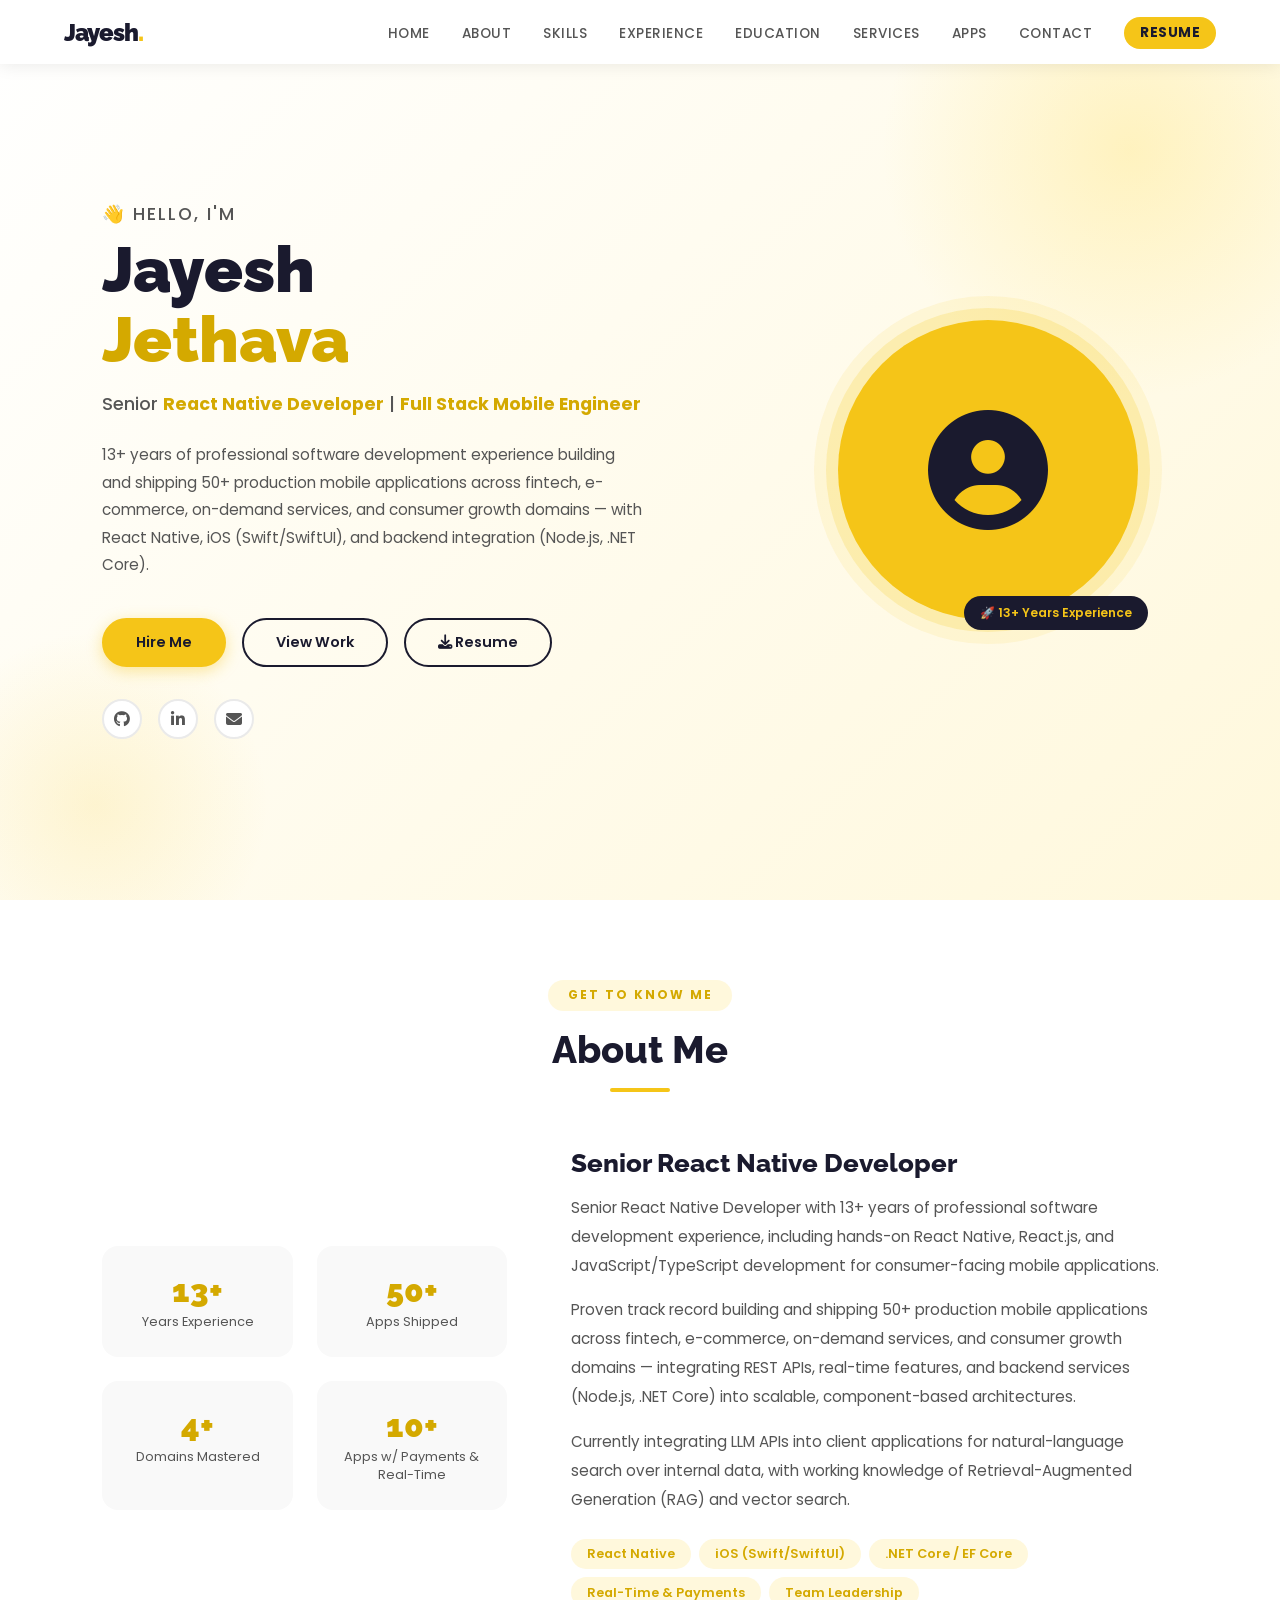
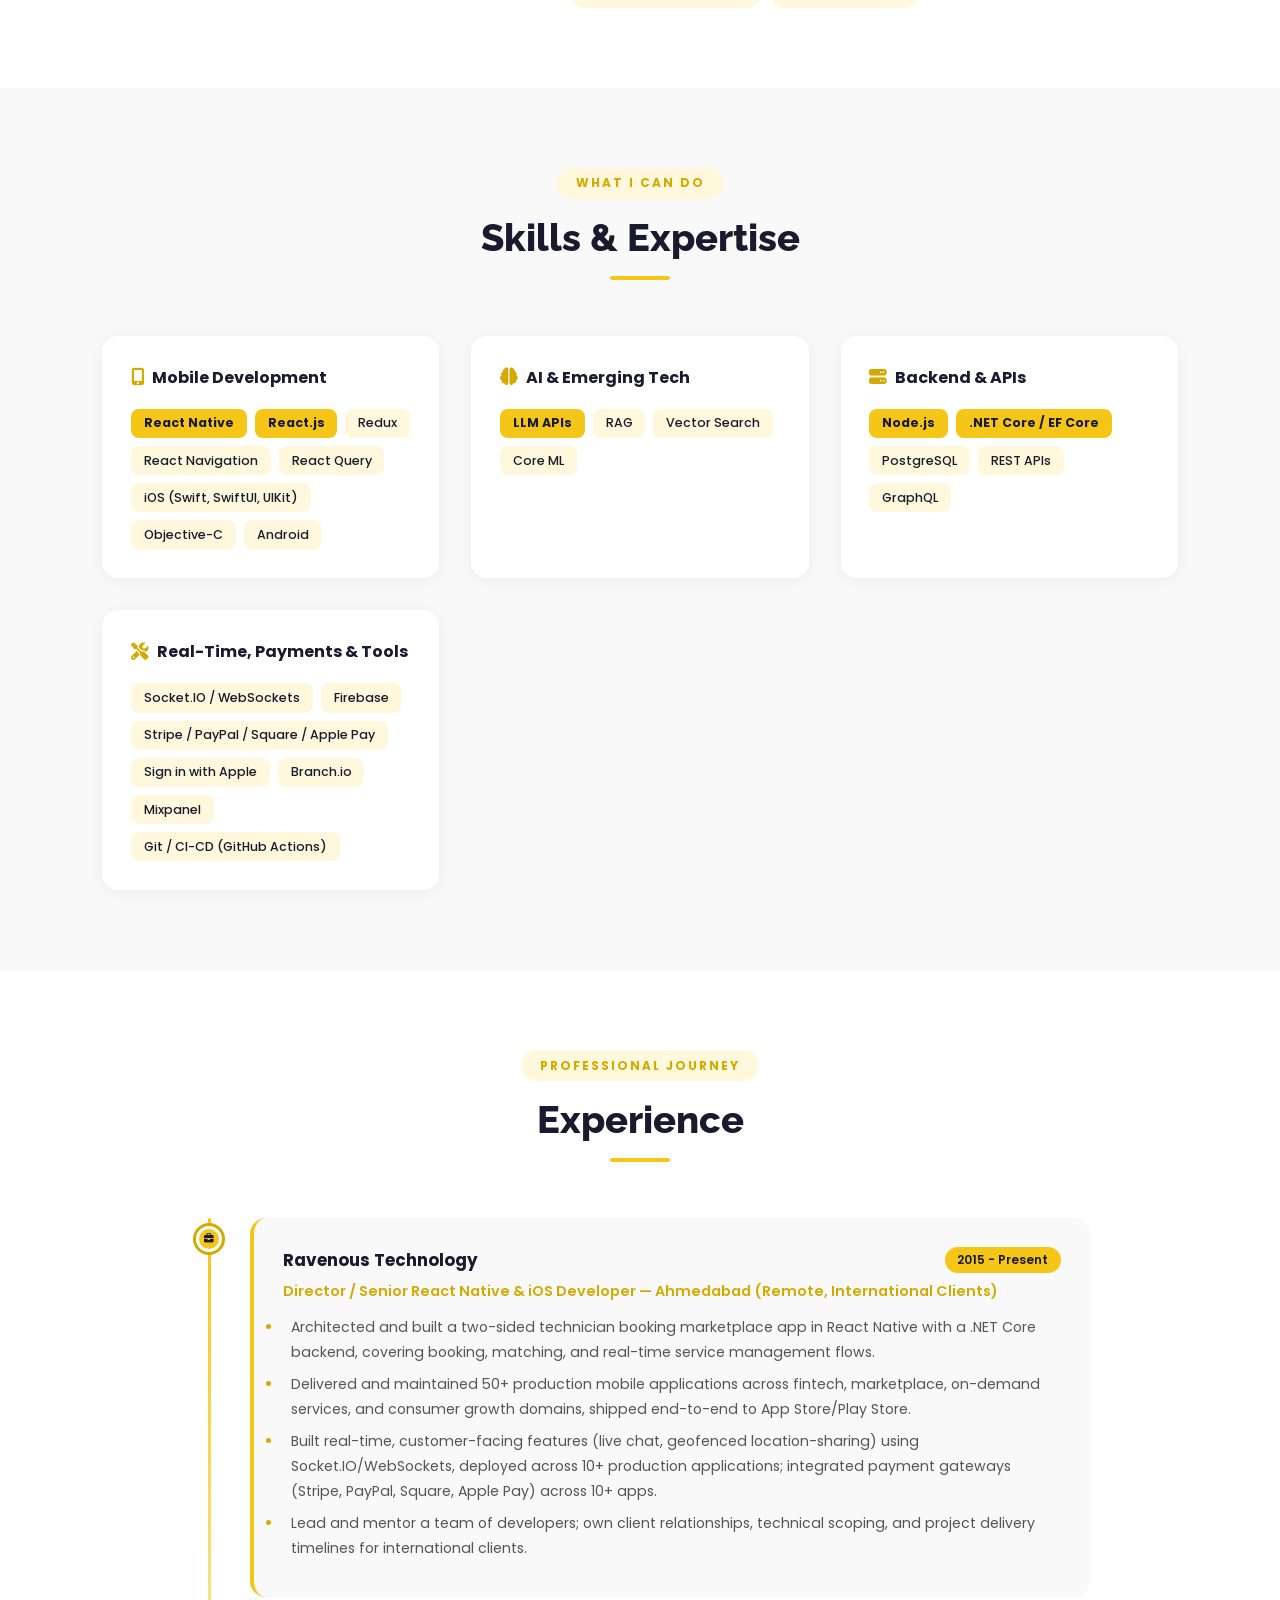
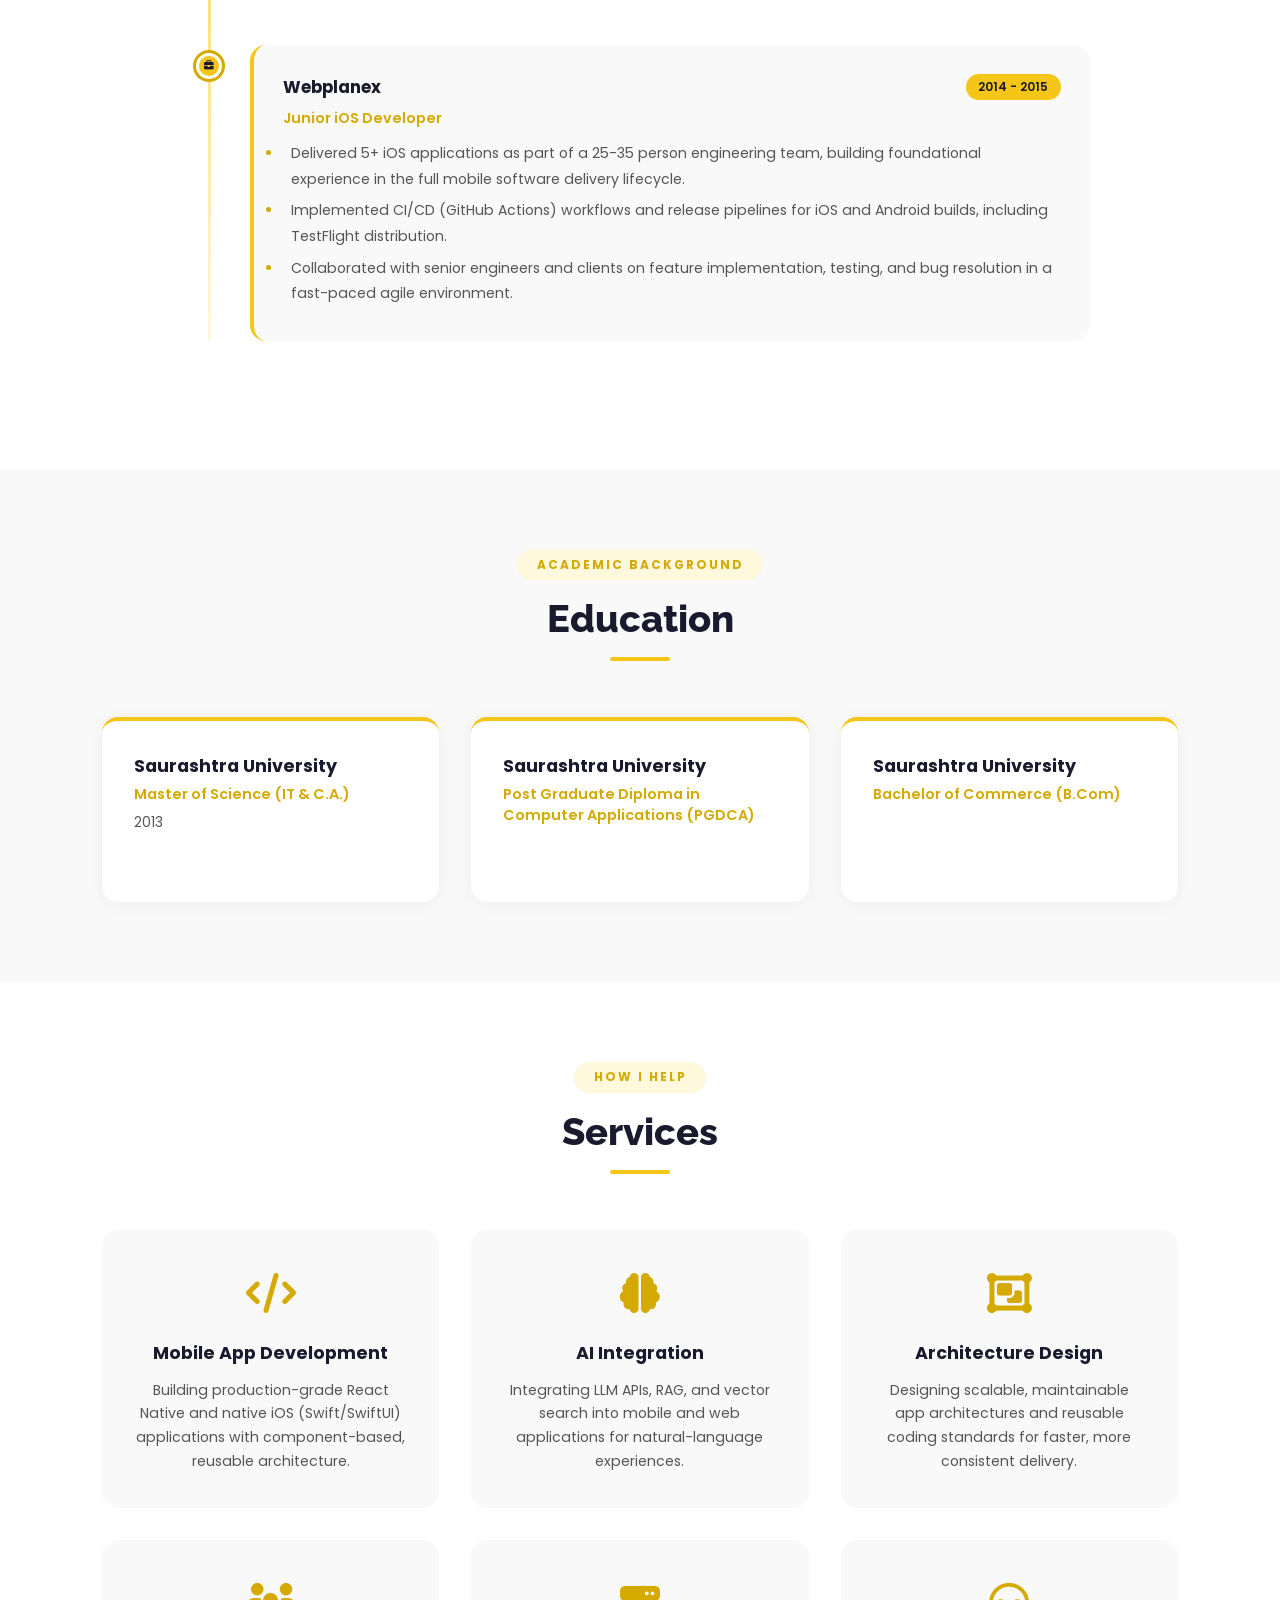
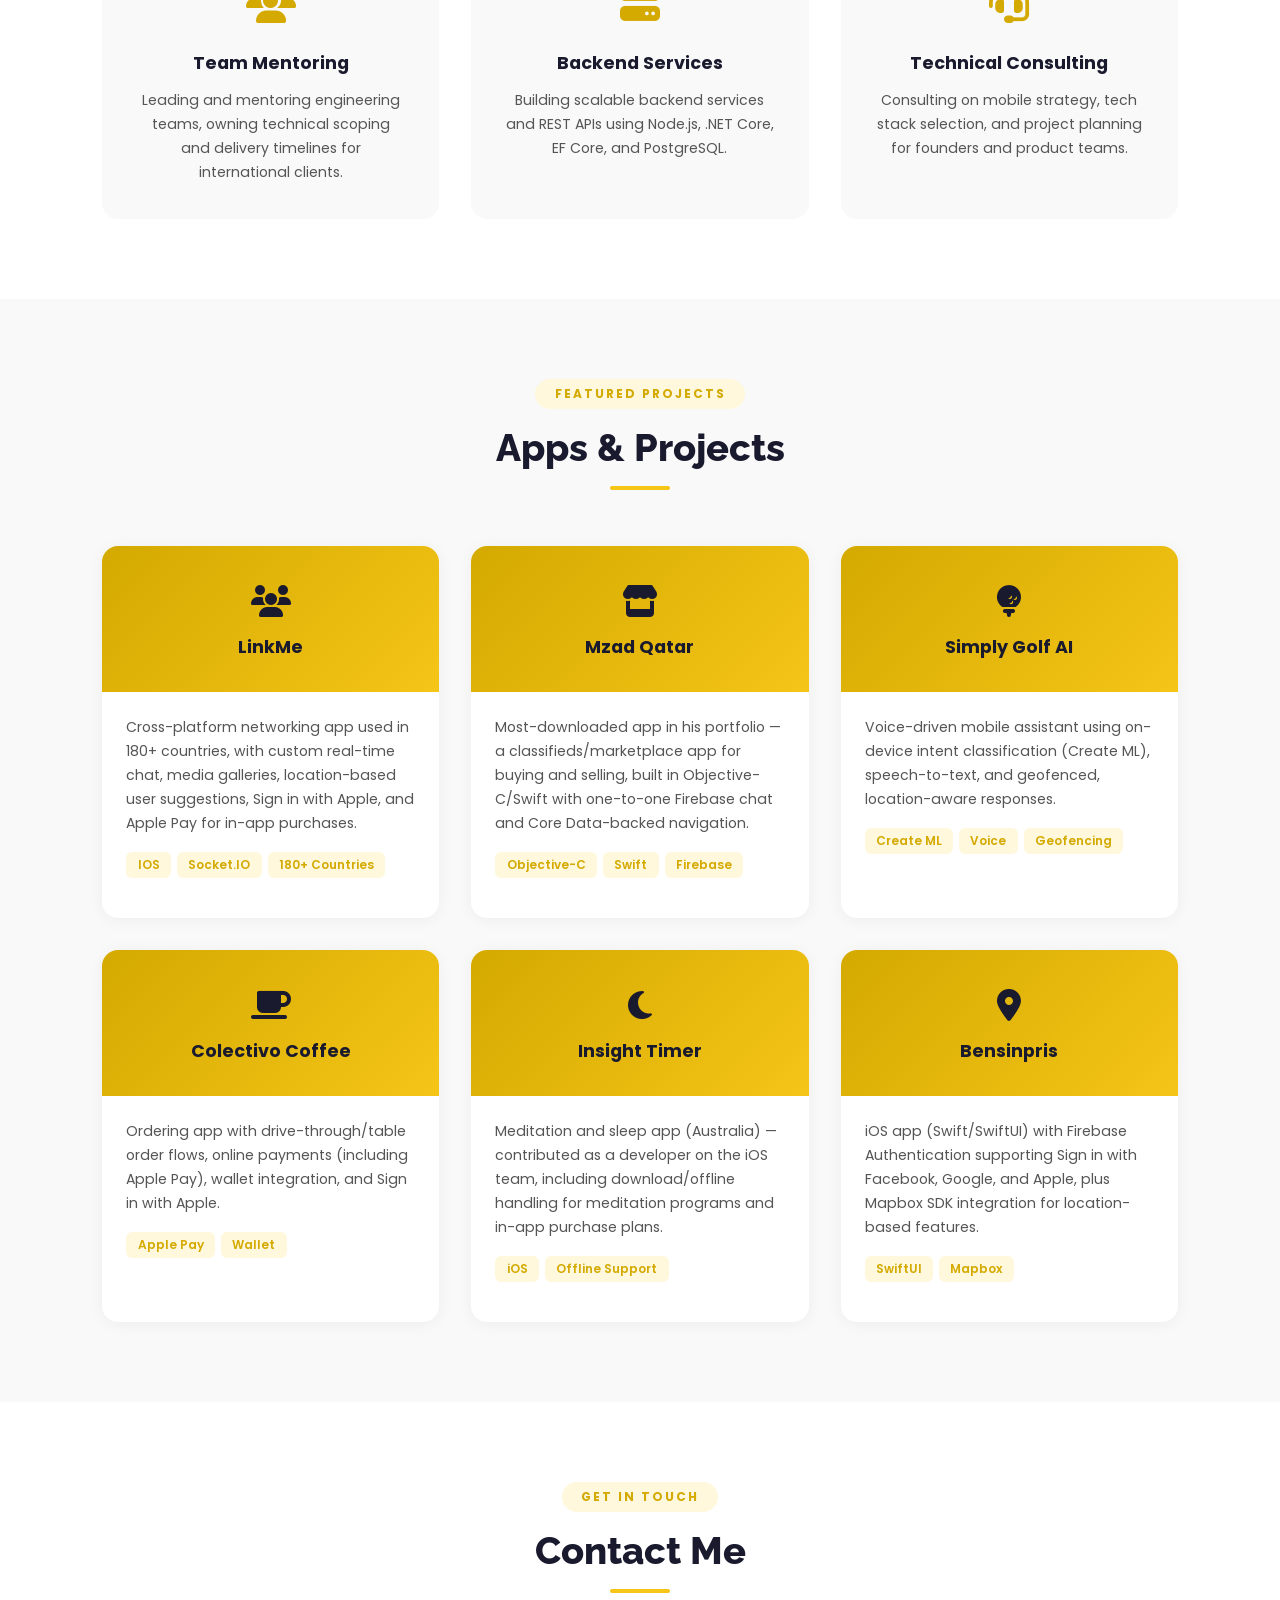
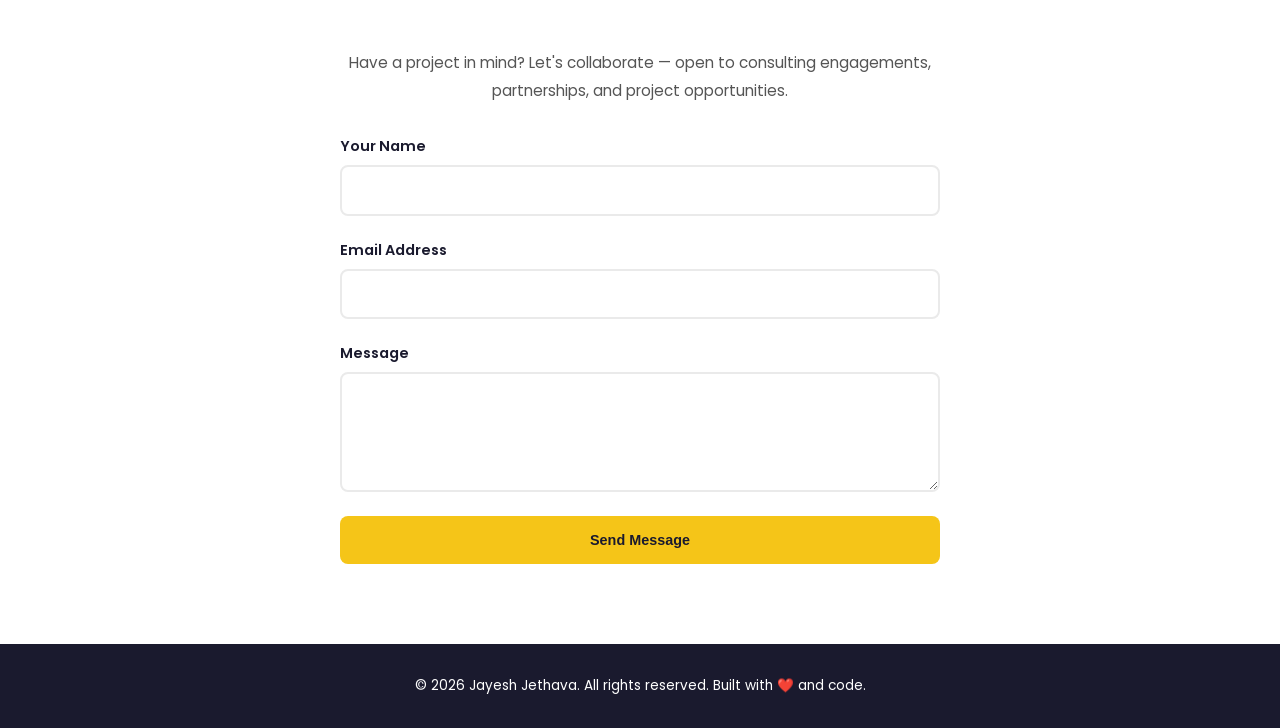
==== index.html @ 1fd2ad43 "Revise title and update professional summary Updated the title and professional description to refle" ====
<!DOCTYPE html>
<html lang="en">
<head>
  <meta charset="UTF-8" />
  <meta name="viewport" content="width=device-width, initial-scale=1.0" />
  <title>Jayesh Jethava | Senior React Native Developer</title>
  <link href="https://fonts.googleapis.com/css2?family=Poppins:wght@300;400;500;600;700;800&family=Raleway:wght@400;600;700;800;900&display=swap" rel="stylesheet" />
  <link href="https://cdnjs.cloudflare.com/ajax/libs/font-awesome/6.5.0/css/all.min.css" rel="stylesheet" />
  <style>
    :root {
      --yellow: #f5c518;
      --yellow-light: #fff8dc;
      --yellow-dark: #d4a900;
      --yellow-accent: #ffde59;
      --bg: #f9f9f9;
      --white: #ffffff;
      --dark: #1a1a2e;
      --gray: #555;
      --light-gray: #eaeaea;
      --card-shadow: 0 4px 24px rgba(245,197,24,0.15);
      --transition: all 0.3s ease;
    }

    * { margin: 0; padding: 0; box-sizing: border-box; }

    html { scroll-behavior: smooth; }

    body {
      font-family: 'Poppins', sans-serif;
      background: var(--bg);
      color: var(--dark);
      overflow-x: hidden;
    }

    /* ===== NAVBAR ===== */
    nav {
      position: fixed;
      top: 0; left: 0; right: 0;
      z-index: 1000;
      background: var(--white);
      box-shadow: 0 2px 16px rgba(0,0,0,0.08);
      padding: 0 5%;
      height: 64px;
      display: flex;
      align-items: center;
      justify-content: space-between;
    }

    .nav-logo {
      font-family: 'Raleway', sans-serif;
      font-weight: 900;
      font-size: 1.5rem;
      color: var(--dark);
      text-decoration: none;
      letter-spacing: -1px;
    }
    .nav-logo span { color: var(--yellow); }

    .nav-links {
      display: flex;
      gap: 2rem;
      list-style: none;
    }
    .nav-links a {
      text-decoration: none;
      color: var(--gray);
      font-size: 0.85rem;
      font-weight: 500;
      letter-spacing: 0.5px;
      text-transform: uppercase;
      transition: var(--transition);
      position: relative;
    }
    .nav-links a::after {
      content: '';
      position: absolute;
      bottom: -4px; left: 0;
      width: 0; height: 2px;
      background: var(--yellow);
      transition: var(--transition);
    }
    .nav-links a:hover { color: var(--dark); }
    .nav-links a:hover::after { width: 100%; }

    .hamburger {
      display: none;
      flex-direction: column;
      gap: 5px;
      cursor: pointer;
    }
    .hamburger span {
      width: 25px; height: 2px;
      background: var(--dark);
      border-radius: 2px;
      transition: var(--transition);
    }

    /* ===== HERO ===== */
    #home {
      min-height: 100vh;
      display: flex;
      align-items: center;
      padding: 80px 8% 40px;
      background: linear-gradient(135deg, var(--white) 0%, var(--yellow-light) 100%);
      position: relative;
      overflow: hidden;
    }
    #home::before {
      content: '';
      position: absolute;
      top: -100px; right: -100px;
      width: 500px; height: 500px;
      background: radial-gradient(circle, var(--yellow-accent) 0%, transparent 70%);
      opacity: 0.3;
    }
    #home::after {
      content: '';
      position: absolute;
      bottom: -80px; left: -80px;
      width: 350px; height: 350px;
      background: radial-gradient(circle, var(--yellow) 0%, transparent 70%);
      opacity: 0.15;
    }

    .hero-content {
      flex: 1;
      z-index: 1;
      animation: fadeInLeft 0.8s ease;
    }
    .hero-greeting {
      font-size: 1.1rem;
      font-weight: 500;
      color: var(--gray);
      letter-spacing: 2px;
      text-transform: uppercase;
      margin-bottom: 0.5rem;
    }
    .hero-name {
      font-family: 'Raleway', sans-serif;
      font-size: clamp(2.5rem, 5vw, 4rem);
      font-weight: 900;
      line-height: 1.1;
      color: var(--dark);
      margin-bottom: 1rem;
    }
    .hero-name span {
      color: var(--yellow-dark);
      position: relative;
    }
    .hero-title {
      font-size: 1.1rem;
      font-weight: 500;
      color: var(--gray);
      margin-bottom: 1.5rem;
    }
    .hero-title strong { color: var(--yellow-dark); }

    .hero-desc {
      font-size: 0.95rem;
      line-height: 1.8;
      color: var(--gray);
      max-width: 540px;
      margin-bottom: 2.5rem;
    }

    .hero-btns {
      display: flex;
      gap: 1rem;
      flex-wrap: wrap;
    }
    .btn-primary {
      background: var(--yellow);
      color: var(--dark);
      padding: 0.75rem 2rem;
      border-radius: 50px;
      font-weight: 600;
      font-size: 0.9rem;
      text-decoration: none;
      transition: var(--transition);
      box-shadow: 0 4px 15px rgba(245,197,24,0.4);
      border: 2px solid var(--yellow);
      cursor: pointer;
    }
    .btn-primary:hover {
      background: var(--yellow-dark);
      border-color: var(--yellow-dark);
      transform: translateY(-2px);
      box-shadow: 0 6px 20px rgba(245,197,24,0.5);
    }
    .btn-outline {
      background: transparent;
      color: var(--dark);
      padding: 0.75rem 2rem;
      border-radius: 50px;
      font-weight: 600;
      font-size: 0.9rem;
      text-decoration: none;
      transition: var(--transition);
      border: 2px solid var(--dark);
    }
    .btn-outline:hover {
      background: var(--dark);
      color: var(--white);
      transform: translateY(-2px);
    }

    .hero-image {
      flex: 0 0 380px;
      display: flex;
      justify-content: center;
      align-items: center;
      z-index: 1;
      animation: fadeInRight 0.8s ease;
    }
    .hero-img-wrapper {
      width: 300px; height: 300px;
      border-radius: 50%;
      background: var(--yellow);
      display: flex;
      align-items: center;
      justify-content: center;
      box-shadow: 0 0 0 12px rgba(245,197,24,0.2), 0 0 0 24px rgba(245,197,24,0.1);
      overflow: hidden;
      position: relative;
      font-size: 120px;
      color: var(--dark);
    }
    .hero-img-wrapper img {
      width: 100%; height: 100%;
      object-fit: cover;
      object-position: center 15%;
    }
    .hero-badge {
      position: absolute;
      bottom: -10px; right: -10px;
      background: var(--dark);
      color: var(--yellow);
      padding: 0.5rem 1rem;
      border-radius: 50px;
      font-size: 0.75rem;
      font-weight: 600;
      white-space: nowrap;
    }

    .social-links {
      display: flex;
      gap: 1rem;
      margin-top: 2rem;
    }
    .social-links a {
      width: 40px; height: 40px;
      border-radius: 50%;
      background: var(--white);
      border: 2px solid var(--light-gray);
      display: flex;
      align-items: center;
      justify-content: center;
      color: var(--gray);
      font-size: 1rem;
      text-decoration: none;
      transition: var(--transition);
    }
    .social-links a:hover {
      background: var(--yellow);
      border-color: var(--yellow);
      color: var(--dark);
      transform: translateY(-3px);
    }

    /* ===== SECTION COMMONS ===== */
    section { padding: 80px 8%; }
    .section-header {
      text-align: center;
      margin-bottom: 3.5rem;
    }
    .section-tag {
      display: inline-block;
      background: var(--yellow-light);
      color: var(--yellow-dark);
      font-size: 0.75rem;
      font-weight: 700;
      letter-spacing: 2px;
      text-transform: uppercase;
      padding: 0.4rem 1.2rem;
      border-radius: 50px;
      margin-bottom: 1rem;
    }
    .section-title {
      font-family: 'Raleway', sans-serif;
      font-size: clamp(1.8rem, 3vw, 2.5rem);
      font-weight: 800;
      color: var(--dark);
      margin-bottom: 1rem;
    }
    .section-line {
      width: 60px; height: 4px;
      background: var(--yellow);
      border-radius: 2px;
      margin: 0 auto;
    }

    /* ===== ABOUT ===== */
    #about { background: var(--white); }
    .about-grid {
      display: grid;
      grid-template-columns: 1fr 1.5fr;
      gap: 4rem;
      align-items: center;
    }
    .about-stats {
      display: grid;
      grid-template-columns: 1fr 1fr;
      gap: 1.5rem;
    }
    .stat-card {
      background: var(--bg);
      border-radius: 16px;
      padding: 1.5rem;
      text-align: center;
      border: 2px solid transparent;
      transition: var(--transition);
    }
    .stat-card:hover {
      border-color: var(--yellow);
      transform: translateY(-4px);
      box-shadow: var(--card-shadow);
    }
    .stat-number {
      font-family: 'Raleway', sans-serif;
      font-size: 2rem;
      font-weight: 900;
      color: var(--yellow-dark);
    }
    .stat-label {
      font-size: 0.8rem;
      color: var(--gray);
      margin-top: 0.25rem;
    }
    .about-text h3 {
      font-family: 'Raleway', sans-serif;
      font-size: 1.6rem;
      font-weight: 800;
      margin-bottom: 1rem;
      color: var(--dark);
    }
    .about-text p {
      font-size: 0.95rem;
      line-height: 1.9;
      color: var(--gray);
      margin-bottom: 1rem;
    }
    .about-chips {
      display: flex;
      flex-wrap: wrap;
      gap: 0.5rem;
      margin-top: 1.5rem;
    }
    .chip {
      background: var(--yellow-light);
      color: var(--yellow-dark);
      padding: 0.4rem 1rem;
      border-radius: 50px;
      font-size: 0.8rem;
      font-weight: 600;
    }

    /* ===== SKILLS ===== */
    #skills { background: var(--bg); }
    .skills-grid {
      display: grid;
      grid-template-columns: repeat(auto-fit, minmax(280px, 1fr));
      gap: 2rem;
    }
    .skill-category {
      background: var(--white);
      border-radius: 16px;
      padding: 1.8rem;
      box-shadow: 0 2px 16px rgba(0,0,0,0.05);
      transition: var(--transition);
    }
    .skill-category:hover {
      transform: translateY(-4px);
      box-shadow: var(--card-shadow);
    }
    .skill-cat-title {
      font-weight: 700;
      font-size: 1rem;
      color: var(--dark);
      margin-bottom: 1.2rem;
      display: flex;
      align-items: center;
      gap: 0.5rem;
    }
    .skill-cat-title i {
      color: var(--yellow-dark);
      font-size: 1.1rem;
    }
    .skill-tags {
      display: flex;
      flex-wrap: wrap;
      gap: 0.5rem;
    }
    .skill-tag {
      background: var(--yellow-light);
      color: var(--dark);
      padding: 0.35rem 0.8rem;
      border-radius: 8px;
      font-size: 0.78rem;
      font-weight: 500;
      transition: var(--transition);
    }
    .skill-tag:hover {
      background: var(--yellow);
    }
    .skill-tag.primary {
      background: var(--yellow);
      font-weight: 700;
    }

    /* ===== EXPERIENCE ===== */
    #experience { background: var(--white); }
    .timeline {
      position: relative;
      max-width: 900px;
      margin: 0 auto;
    }
    .timeline::before {
      content: '';
      position: absolute;
      left: 18px; top: 0; bottom: 0;
      width: 3px;
      background: linear-gradient(to bottom, var(--yellow), var(--yellow-light));
      border-radius: 2px;
    }
    .timeline-item {
      position: relative;
      padding-left: 60px;
      margin-bottom: 3rem;
      animation: fadeInUp 0.6s ease;
    }
    .timeline-dot {
      position: absolute;
      left: 6px; top: 8px;
      width: 26px; height: 26px;
      border-radius: 50%;
      background: var(--yellow);
      border: 3px solid var(--white);
      box-shadow: 0 0 0 3px var(--yellow-dark);
      z-index: 1;
      display: flex;
      align-items: center;
      justify-content: center;
    }
    .timeline-dot i { font-size: 0.6rem; color: var(--dark); }
    .timeline-card {
      background: var(--bg);
      border-radius: 16px;
      padding: 1.8rem;
      border-left: 4px solid var(--yellow);
      transition: var(--transition);
    }
    .timeline-card:hover {
      transform: translateX(4px);
      box-shadow: var(--card-shadow);
    }
    .timeline-header {
      display: flex;
      justify-content: space-between;
      align-items: flex-start;
      flex-wrap: wrap;
      gap: 0.5rem;
      margin-bottom: 0.5rem;
    }
    .timeline-company {
      font-weight: 700;
      font-size: 1.05rem;
      color: var(--dark);
    }
    .timeline-period {
      background: var(--yellow);
      color: var(--dark);
      padding: 0.25rem 0.8rem;
      border-radius: 50px;
      font-size: 0.75rem;
      font-weight: 600;
      white-space: nowrap;
    }
    .timeline-role {
      color: var(--yellow-dark);
      font-weight: 600;
      font-size: 0.9rem;
      margin-bottom: 0.8rem;
    }
    .timeline-desc {
      font-size: 0.88rem;
      line-height: 1.8;
      color: var(--gray);
    }
    .timeline-desc li {
      margin-bottom: 0.4rem;
      padding-left: 0.5rem;
    }
    .timeline-desc li::marker { color: var(--yellow-dark); }

    /* ===== EDUCATION ===== */
    #education { background: var(--bg); }
    .edu-grid {
      display: grid;
      grid-template-columns: repeat(auto-fit, minmax(320px, 1fr));
      gap: 2rem;
    }
    .edu-card {
      background: var(--white);
      border-radius: 16px;
      padding: 2rem;
      border-top: 4px solid var(--yellow);
      box-shadow: 0 2px 16px rgba(0,0,0,0.05);
      transition: var(--transition);
    }
    .edu-card:hover {
      transform: translateY(-4px);
      box-shadow: var(--card-shadow);
    }
    .edu-school {
      font-weight: 700;
      font-size: 1.1rem;
      color: var(--dark);
      margin-bottom: 0.3rem;
    }
    .edu-degree {
      color: var(--yellow-dark);
      font-weight: 600;
      font-size: 0.9rem;
      margin-bottom: 0.5rem;
    }
    .edu-year {
      color: var(--gray);
      font-size: 0.85rem;
      margin-bottom: 1rem;
    }
    .edu-desc {
      font-size: 0.88rem;
      line-height: 1.7;
      color: var(--gray);
    }

    /* ===== SERVICES ===== */
    #services { background: var(--white); }
    .services-grid {
      display: grid;
      grid-template-columns: repeat(auto-fit, minmax(300px, 1fr));
      gap: 2rem;
    }
    .service-card {
      background: var(--bg);
      border-radius: 16px;
      padding: 2rem;
      text-align: center;
      transition: var(--transition);
      border: 2px solid transparent;
    }
    .service-card:hover {
      border-color: var(--yellow);
      transform: translateY(-6px);
      box-shadow: var(--card-shadow);
    }
    .service-icon {
      font-size: 2.5rem;
      color: var(--yellow-dark);
      margin-bottom: 1rem;
    }
    .service-title {
      font-weight: 700;
      font-size: 1.1rem;
      color: var(--dark);
      margin-bottom: 0.8rem;
    }
    .service-desc {
      font-size: 0.88rem;
      line-height: 1.7;
      color: var(--gray);
    }

    /* ===== APPS ===== */
    #apps { background: var(--bg); }
    .apps-grid {
      display: grid;
      grid-template-columns: repeat(auto-fit, minmax(300px, 1fr));
      gap: 2rem;
    }
    .app-card {
      background: var(--white);
      border-radius: 16px;
      overflow: hidden;
      box-shadow: 0 2px 16px rgba(0,0,0,0.05);
      transition: var(--transition);
    }
    .app-card:hover {
      transform: translateY(-6px);
      box-shadow: var(--card-shadow);
    }
    .app-header {
      background: linear-gradient(135deg, var(--yellow-dark) 0%, var(--yellow) 100%);
      padding: 2rem;
      color: var(--dark);
      text-align: center;
    }
    .app-icon {
      font-size: 2rem;
      margin-bottom: 0.5rem;
    }
    .app-name {
      font-weight: 700;
      font-size: 1.1rem;
    }
    .app-body {
      padding: 1.5rem;
    }
    .app-desc {
      font-size: 0.88rem;
      line-height: 1.7;
      color: var(--gray);
      margin-bottom: 1rem;
    }
    .app-tags {
      display: flex;
      flex-wrap: wrap;
      gap: 0.4rem;
      margin-bottom: 1rem;
    }
    .app-tag {
      background: var(--yellow-light);
      color: var(--yellow-dark);
      padding: 0.25rem 0.7rem;
      border-radius: 6px;
      font-size: 0.75rem;
      font-weight: 600;
    }
    .app-links {
      display: flex;
      gap: 1rem;
    }
    .app-links a {
      flex: 1;
      padding: 0.5rem;
      border-radius: 6px;
      background: var(--yellow-light);
      color: var(--yellow-dark);
      text-decoration: none;
      font-size: 0.8rem;
      font-weight: 600;
      text-align: center;
      transition: var(--transition);
    }
    .app-links a:hover {
      background: var(--yellow);
      color: var(--dark);
    }

    /* ===== CONTACT ===== */
    #contact { background: var(--white); }
    .contact-container {
      max-width: 600px;
      margin: 0 auto;
    }
    .contact-desc {
      text-align: center;
      font-size: 0.95rem;
      line-height: 1.8;
      color: var(--gray);
      margin-bottom: 2rem;
    }
    .contact-form {
      display: flex;
      flex-direction: column;
      gap: 1.5rem;
    }
    .form-group {
      display: flex;
      flex-direction: column;
    }
    .form-group label {
      font-weight: 600;
      font-size: 0.9rem;
      margin-bottom: 0.5rem;
      color: var(--dark);
    }
    .form-group input,
    .form-group textarea {
      padding: 0.8rem 1rem;
      border: 2px solid var(--light-gray);
      border-radius: 8px;
      font-family: 'Poppins', sans-serif;
      font-size: 0.9rem;
      transition: var(--transition);
    }
    .form-group input:focus,
    .form-group textarea:focus {
      outline: none;
      border-color: var(--yellow);
      box-shadow: 0 0 0 3px rgba(245,197,24,0.1);
    }
    .form-group textarea {
      resize: vertical;
      min-height: 120px;
    }
    .form-submit {
      background: var(--yellow);
      color: var(--dark);
      padding: 1rem;
      border: none;
      border-radius: 8px;
      font-weight: 700;
      cursor: pointer;
      transition: var(--transition);
      font-size: 0.9rem;
    }
    .form-submit:hover {
      background: var(--yellow-dark);
      transform: translateY(-2px);
      box-shadow: 0 4px 15px rgba(245,197,24,0.4);
    }

    /* ===== FOOTER ===== */
    footer {
      background: var(--dark);
      color: var(--white);
      text-align: center;
      padding: 2rem 5%;
      font-size: 0.85rem;
    }

    /* ===== ANIMATIONS ===== */
    @keyframes fadeInLeft {
      from { opacity: 0; transform: translateX(-30px); }
      to { opacity: 1; transform: translateX(0); }
    }
    @keyframes fadeInRight {
      from { opacity: 0; transform: translateX(30px); }
      to { opacity: 1; transform: translateX(0); }
    }
    @keyframes fadeInUp {
      from { opacity: 0; transform: translateY(20px); }
      to { opacity: 1; transform: translateY(0); }
    }

    /* ===== RESPONSIVE ===== */
    @media (max-width: 768px) {
      nav { padding: 0 3%; }
      .nav-links { display: none; }
      .hamburger { display: flex; }
      .nav-links.active { display: flex; flex-direction: column; position: absolute; top: 64px; left: 0; right: 0; background: var(--white); flex-direction: column; padding: 1rem; gap: 1rem; }
      
      #home { padding: 100px 5% 40px; flex-direction: column-reverse; }
      .hero-image { flex: 1; margin-bottom: 2rem; }
      .hero-img-wrapper { width: 250px; height: 250px; }
      
      .about-grid { grid-template-columns: 1fr; }
      .about-stats { grid-template-columns: 1fr 1fr; }
      
      section { padding: 60px 5%; }
      .skills-grid { grid-template-columns: 1fr; }
      .timeline::before { left: 8px; }
      .timeline-item { padding-left: 45px; }
      .timeline-dot { left: -1px; top: 0; }
    }
  </style>
</head>
<body>
  <!-- NAVBAR -->
  <nav>
    <a href="#home" class="nav-logo">Jayesh<span>.</span></a>
    <ul class="nav-links">
      <li><a href="#home">Home</a></li>
      <li><a href="#about">About</a></li>
      <li><a href="#skills">Skills</a></li>
      <li><a href="#experience">Experience</a></li>
      <li><a href="#education">Education</a></li>
      <li><a href="#services">Services</a></li>
      <li><a href="#apps">Apps</a></li>
      <li><a href="#contact">Contact</a></li>
      <li><a href="resume.pdf" download="jayesh_jethava_Resume.pdf" style="background:var(--yellow);color:var(--dark);padding:0.4rem 1rem;border-radius:50px;font-weight:700;">Resume</a></li>
    </ul>
    <div class="hamburger" onclick="toggleMenu()">
      <span></span><span></span><span></span>
    </div>
  </nav>

  <!-- HERO -->
  <section id="home">
    <div class="hero-content">
      <p class="hero-greeting">👋 Hello, I'm</p>
      <h1 class="hero-name">Jayesh<br><span>Jethava</span></h1>
      <p class="hero-title">Senior <strong>React Native Developer</strong> | <strong>Full Stack Mobile Engineer</strong></p>
      <p class="hero-desc">
        13+ years of professional software development experience building and shipping 50+ production mobile applications across fintech, e-commerce, on-demand services, and consumer growth domains — with React Native, iOS (Swift/SwiftUI), and backend integration (Node.js, .NET Core).
      </p>
      <div class="hero-btns">
        <a href="#contact" class="btn-primary">Hire Me</a>
        <a href="#experience" class="btn-outline">View Work</a>
        <a href="resume.pdf" download="jayesh_jethava_Resume.pdf" class="btn-outline"><i class="fas fa-download"></i> Resume</a>
      </div>
      <div class="social-links">
        <a href="https://github.com/jayeshjethava" target="_blank" title="GitHub"><i class="fab fa-github"></i></a>
        <a href="https://www.linkedin.com/in/jayesh-jethava-7094b9b0/" target="_blank" title="LinkedIn"><i class="fab fa-linkedin-in"></i></a>
        <a href="mailto:jayeshjethava@hotmail.com" title="Email"><i class="fas fa-envelope"></i></a>
      </div>
    </div>
    <div class="hero-image">
      <div style="position:relative">
        <div class="hero-img-wrapper">
          <i class="fas fa-user-circle"></i>
        </div>
        <div class="hero-badge">🚀 13+ Years Experience</div>
      </div>
    </div>
  </section>

  <!-- ABOUT -->
  <section id="about">
    <div class="section-header">
      <div class="section-tag">Get to know me</div>
      <h2 class="section-title">About Me</h2>
      <div class="section-line"></div>
    </div>
    <div class="about-grid">
      <div class="about-stats">
        <div class="stat-card">
          <div class="stat-number">13+</div>
          <div class="stat-label">Years Experience</div>
        </div>
        <div class="stat-card">
          <div class="stat-number">50+</div>
          <div class="stat-label">Apps Shipped</div>
        </div>
        <div class="stat-card">
          <div class="stat-number">4+</div>
          <div class="stat-label">Domains Mastered</div>
        </div>
        <div class="stat-card">
          <div class="stat-number">10+</div>
          <div class="stat-label">Apps w/ Payments & Real-Time</div>
        </div>
      </div>
      <div class="about-text">
        <h3>Senior React Native Developer</h3>
        <p>
          Senior React Native Developer with 13+ years of professional software development experience, including hands-on React Native, React.js, and JavaScript/TypeScript development for consumer-facing mobile applications.
        </p>
        <p>
          Proven track record building and shipping 50+ production mobile applications across fintech, e-commerce, on-demand services, and consumer growth domains — integrating REST APIs, real-time features, and backend services (Node.js, .NET Core) into scalable, component-based architectures.
        </p>
        <p>
          Currently integrating LLM APIs into client applications for natural-language search over internal data, with working knowledge of Retrieval-Augmented Generation (RAG) and vector search.
        </p>
        <div class="about-chips">
          <span class="chip">React Native</span>
          <span class="chip">iOS (Swift/SwiftUI)</span>
          <span class="chip">.NET Core / EF Core</span>
          <span class="chip">Real-Time & Payments</span>
          <span class="chip">Team Leadership</span>
        </div>
      </div>
    </div>
  </section>

  <!-- SKILLS -->
  <section id="skills">
    <div class="section-header">
      <div class="section-tag">What I Can Do</div>
      <h2 class="section-title">Skills & Expertise</h2>
      <div class="section-line"></div>
    </div>
    <div class="skills-grid">
      <div class="skill-category">
        <div class="skill-cat-title">
          <i class="fas fa-mobile-alt"></i> Mobile Development
        </div>
        <div class="skill-tags">
          <span class="skill-tag primary">React Native</span>
          <span class="skill-tag primary">React.js</span>
          <span class="skill-tag">Redux</span>
          <span class="skill-tag">React Navigation</span>
          <span class="skill-tag">React Query</span>
          <span class="skill-tag">iOS (Swift, SwiftUI, UIKit)</span>
          <span class="skill-tag">Objective-C</span>
          <span class="skill-tag">Android</span>
        </div>
      </div>

      <div class="skill-category">
        <div class="skill-cat-title">
          <i class="fas fa-brain"></i> AI & Emerging Tech
        </div>
        <div class="skill-tags">
          <span class="skill-tag primary">LLM APIs</span>
          <span class="skill-tag">RAG</span>
          <span class="skill-tag">Vector Search</span>
          <span class="skill-tag">Core ML</span>
        </div>
      </div>

      <div class="skill-category">
        <div class="skill-cat-title">
          <i class="fas fa-server"></i> Backend & APIs
        </div>
        <div class="skill-tags">
          <span class="skill-tag primary">Node.js</span>
          <span class="skill-tag primary">.NET Core / EF Core</span>
          <span class="skill-tag">PostgreSQL</span>
          <span class="skill-tag">REST APIs</span>
          <span class="skill-tag">GraphQL</span>
        </div>
      </div>

      <div class="skill-category">
        <div class="skill-cat-title">
          <i class="fas fa-tools"></i> Real-Time, Payments & Tools
        </div>
        <div class="skill-tags">
          <span class="skill-tag">Socket.IO / WebSockets</span>
          <span class="skill-tag">Firebase</span>
          <span class="skill-tag">Stripe / PayPal / Square / Apple Pay</span>
          <span class="skill-tag">Sign in with Apple</span>
          <span class="skill-tag">Branch.io</span>
          <span class="skill-tag">Mixpanel</span>
          <span class="skill-tag">Git / CI-CD (GitHub Actions)</span>
        </div>
      </div>
    </div>
  </section>

  <!-- EXPERIENCE -->
  <section id="experience">
    <div class="section-header">
      <div class="section-tag">Professional Journey</div>
      <h2 class="section-title">Experience</h2>
      <div class="section-line"></div>
    </div>
    <div class="timeline">
      <div class="timeline-item">
        <div class="timeline-dot"><i class="fas fa-briefcase"></i></div>
        <div class="timeline-card">
          <div class="timeline-header">
            <div class="timeline-company">Ravenous Technology</div>
            <div class="timeline-period">2015 - Present</div>
          </div>
          <div class="timeline-role">Director / Senior React Native & iOS Developer — Ahmedabad (Remote, International Clients)</div>
          <div class="timeline-desc">
            <ul>
              <li>Architected and built a two-sided technician booking marketplace app in React Native with a .NET Core backend, covering booking, matching, and real-time service management flows.</li>
              <li>Delivered and maintained 50+ production mobile applications across fintech, marketplace, on-demand services, and consumer growth domains, shipped end-to-end to App Store/Play Store.</li>
              <li>Built real-time, customer-facing features (live chat, geofenced location-sharing) using Socket.IO/WebSockets, deployed across 10+ production applications; integrated payment gateways (Stripe, PayPal, Square, Apple Pay) across 10+ apps.</li>
              <li>Lead and mentor a team of developers; own client relationships, technical scoping, and project delivery timelines for international clients.</li>
            </ul>
          </div>
        </div>
      </div>

      <div class="timeline-item">
        <div class="timeline-dot"><i class="fas fa-briefcase"></i></div>
        <div class="timeline-card">
          <div class="timeline-header">
            <div class="timeline-company">Webplanex</div>
            <div class="timeline-period">2014 - 2015</div>
          </div>
          <div class="timeline-role">Junior iOS Developer</div>
          <div class="timeline-desc">
            <ul>
              <li>Delivered 5+ iOS applications as part of a 25-35 person engineering team, building foundational experience in the full mobile software delivery lifecycle.</li>
              <li>Implemented CI/CD (GitHub Actions) workflows and release pipelines for iOS and Android builds, including TestFlight distribution.</li>
              <li>Collaborated with senior engineers and clients on feature implementation, testing, and bug resolution in a fast-paced agile environment.</li>
            </ul>
          </div>
        </div>
      </div>
    </div>
  </section>

  <!-- EDUCATION -->
  <section id="education">
    <div class="section-header">
      <div class="section-tag">Academic Background</div>
      <h2 class="section-title">Education</h2>
      <div class="section-line"></div>
    </div>
    <div class="edu-grid">
      <div class="edu-card">
        <div class="edu-school">Saurashtra University</div>
        <div class="edu-degree">Master of Science (IT & C.A.)</div>
        <div class="edu-year">2013</div>
      </div>

      <div class="edu-card">
        <div class="edu-school">Saurashtra University</div>
        <div class="edu-degree">Post Graduate Diploma in Computer Applications (PGDCA)</div>
        <div class="edu-year">&nbsp;</div>
      </div>

      <div class="edu-card">
        <div class="edu-school">Saurashtra University</div>
        <div class="edu-degree">Bachelor of Commerce (B.Com)</div>
        <div class="edu-year">&nbsp;</div>
      </div>
    </div>
  </section>

  <!-- SERVICES -->
  <section id="services">
    <div class="section-header">
      <div class="section-tag">How I Help</div>
      <h2 class="section-title">Services</h2>
      <div class="section-line"></div>
    </div>
    <div class="services-grid">
      <div class="service-card">
        <div class="service-icon"><i class="fas fa-code"></i></div>
        <div class="service-title">Mobile App Development</div>
        <div class="service-desc">
          Building production-grade React Native and native iOS (Swift/SwiftUI) applications with component-based, reusable architecture.
        </div>
      </div>

      <div class="service-card">
        <div class="service-icon"><i class="fas fa-brain"></i></div>
        <div class="service-title">AI Integration</div>
        <div class="service-desc">
          Integrating LLM APIs, RAG, and vector search into mobile and web applications for natural-language experiences.
        </div>
      </div>

      <div class="service-card">
        <div class="service-icon"><i class="fas fa-object-group"></i></div>
        <div class="service-title">Architecture Design</div>
        <div class="service-desc">
          Designing scalable, maintainable app architectures and reusable coding standards for faster, more consistent delivery.
        </div>
      </div>

      <div class="service-card">
        <div class="service-icon"><i class="fas fa-users"></i></div>
        <div class="service-title">Team Mentoring</div>
        <div class="service-desc">
          Leading and mentoring engineering teams, owning technical scoping and delivery timelines for international clients.
        </div>
      </div>

      <div class="service-card">
        <div class="service-icon"><i class="fas fa-server"></i></div>
        <div class="service-title">Backend Services</div>
        <div class="service-desc">
          Building scalable backend services and REST APIs using Node.js, .NET Core, EF Core, and PostgreSQL.
        </div>
      </div>

      <div class="service-card">
        <div class="service-icon"><i class="fas fa-headset"></i></div>
        <div class="service-title">Technical Consulting</div>
        <div class="service-desc">
          Consulting on mobile strategy, tech stack selection, and project planning for founders and product teams.
        </div>
      </div>
    </div>
  </section>

  <!-- APPS -->
  <section id="apps">
    <div class="section-header">
      <div class="section-tag">Featured Projects</div>
      <h2 class="section-title">Apps & Projects</h2>
      <div class="section-line"></div>
    </div>
    <div class="apps-grid">
      <div class="app-card">
        <div class="app-header">
          <div class="app-icon"><i class="fas fa-users"></i></div>
          <div class="app-name">LinkMe</div>
        </div>
        <div class="app-body">
          <div class="app-desc">
            Cross-platform networking app used in 180+ countries, with custom real-time chat, media galleries, location-based user suggestions, Sign in with Apple, and Apple Pay for in-app purchases.
          </div>
          <div class="app-tags">
            <span class="app-tag">IOS</span>
            <span class="app-tag">Socket.IO</span>
            <span class="app-tag">180+ Countries</span>
          </div>
        </div>
      </div>

      <div class="app-card">
        <div class="app-header">
          <div class="app-icon"><i class="fas fa-store"></i></div>
          <div class="app-name">Mzad Qatar</div>
        </div>
        <div class="app-body">
          <div class="app-desc">
            Most-downloaded app in his portfolio — a classifieds/marketplace app for buying and selling, built in Objective-C/Swift with one-to-one Firebase chat and Core Data-backed navigation.
          </div>
          <div class="app-tags">
            <span class="app-tag">Objective-C</span>
            <span class="app-tag">Swift</span>
            <span class="app-tag">Firebase</span>
          </div>
        </div>
      </div>

      <div class="app-card">
        <div class="app-header">
          <div class="app-icon"><i class="fas fa-golf-ball"></i></div>
          <div class="app-name">Simply Golf AI</div>
        </div>
        <div class="app-body">
          <div class="app-desc">
            Voice-driven mobile assistant using on-device intent classification (Create ML), speech-to-text, and geofenced, location-aware responses.
          </div>
          <div class="app-tags">
            <span class="app-tag">Create ML</span>
            <span class="app-tag">Voice</span>
            <span class="app-tag">Geofencing</span>
          </div>
        </div>
      </div>

      <div class="app-card">
        <div class="app-header">
          <div class="app-icon"><i class="fas fa-coffee"></i></div>
          <div class="app-name">Colectivo Coffee</div>
        </div>
        <div class="app-body">
          <div class="app-desc">
            Ordering app with drive-through/table order flows, online payments (including Apple Pay), wallet integration, and Sign in with Apple.
          </div>
          <div class="app-tags">
            <span class="app-tag">Apple Pay</span>
            <span class="app-tag">Wallet</span>
          </div>
        </div>
      </div>

      <div class="app-card">
        <div class="app-header">
          <div class="app-icon"><i class="fas fa-moon"></i></div>
          <div class="app-name">Insight Timer</div>
        </div>
        <div class="app-body">
          <div class="app-desc">
            Meditation and sleep app (Australia) — contributed as a developer on the iOS team, including download/offline handling for meditation programs and in-app purchase plans.
          </div>
          <div class="app-tags">
            <span class="app-tag">iOS</span>
            <span class="app-tag">Offline Support</span>
          </div>
        </div>
      </div>

      <div class="app-card">
        <div class="app-header">
          <div class="app-icon"><i class="fas fa-map-marker-alt"></i></div>
          <div class="app-name">Bensinpris</div>
        </div>
        <div class="app-body">
          <div class="app-desc">
            iOS app (Swift/SwiftUI) with Firebase Authentication supporting Sign in with Facebook, Google, and Apple, plus Mapbox SDK integration for location-based features.
          </div>
          <div class="app-tags">
            <span class="app-tag">SwiftUI</span>
            <span class="app-tag">Mapbox</span>
          </div>
        </div>
      </div>
    </div>
  </section>

  <!-- CONTACT -->
  <section id="contact">
    <div class="section-header">
      <div class="section-tag">Get In Touch</div>
      <h2 class="section-title">Contact Me</h2>
      <div class="section-line"></div>
    </div>
    <div class="contact-container">
      <div class="contact-desc">
        Have a project in mind? Let's collaborate — open to consulting engagements, partnerships, and project opportunities.
      </div>
      <form class="contact-form" onsubmit="handleSubmit(event)">
        <div class="form-group">
          <label for="name">Your Name</label>
          <input type="text" id="name" name="name" required />
        </div>
        <div class="form-group">
          <label for="email">Email Address</label>
          <input type="email" id="email" name="email" required />
        </div>
        <div class="form-group">
          <label for="message">Message</label>
          <textarea id="message" name="message" required></textarea>
        </div>
        <button type="submit" class="form-submit">Send Message</button>
      </form>
    </div>
  </section>

  <!-- FOOTER -->
  <footer>
    <p>&copy; 2026 Jayesh Jethava. All rights reserved. Built with ❤️ and code.</p>
  </footer>

  <script>
    // Mobile menu toggle
    function toggleMenu() {
      const navLinks = document.querySelector('.nav-links');
      navLinks.classList.toggle('active');
    }

    // Close menu when link is clicked
    document.querySelectorAll('.nav-links a').forEach(link => {
      link.addEventListener('click', () => {
        document.querySelector('.nav-links').classList.remove('active');
      });
    });

    // Form submission
    function handleSubmit(event) {
      event.preventDefault();
      alert('Thank you for your message! I will get back to you soon.');
      event.target.reset();
    }

    // Smooth scrolling for navigation
    document.querySelectorAll('a[href^="#"]').forEach(anchor => {
      anchor.addEventListener('click', function (e) {
        const href = this.getAttribute('href');
        if (href !== '#') {
          e.preventDefault();
          document.querySelector(href)?.scrollIntoView({ behavior: 'smooth' });
        }
      });
    });
  </script>
</body>
</html>
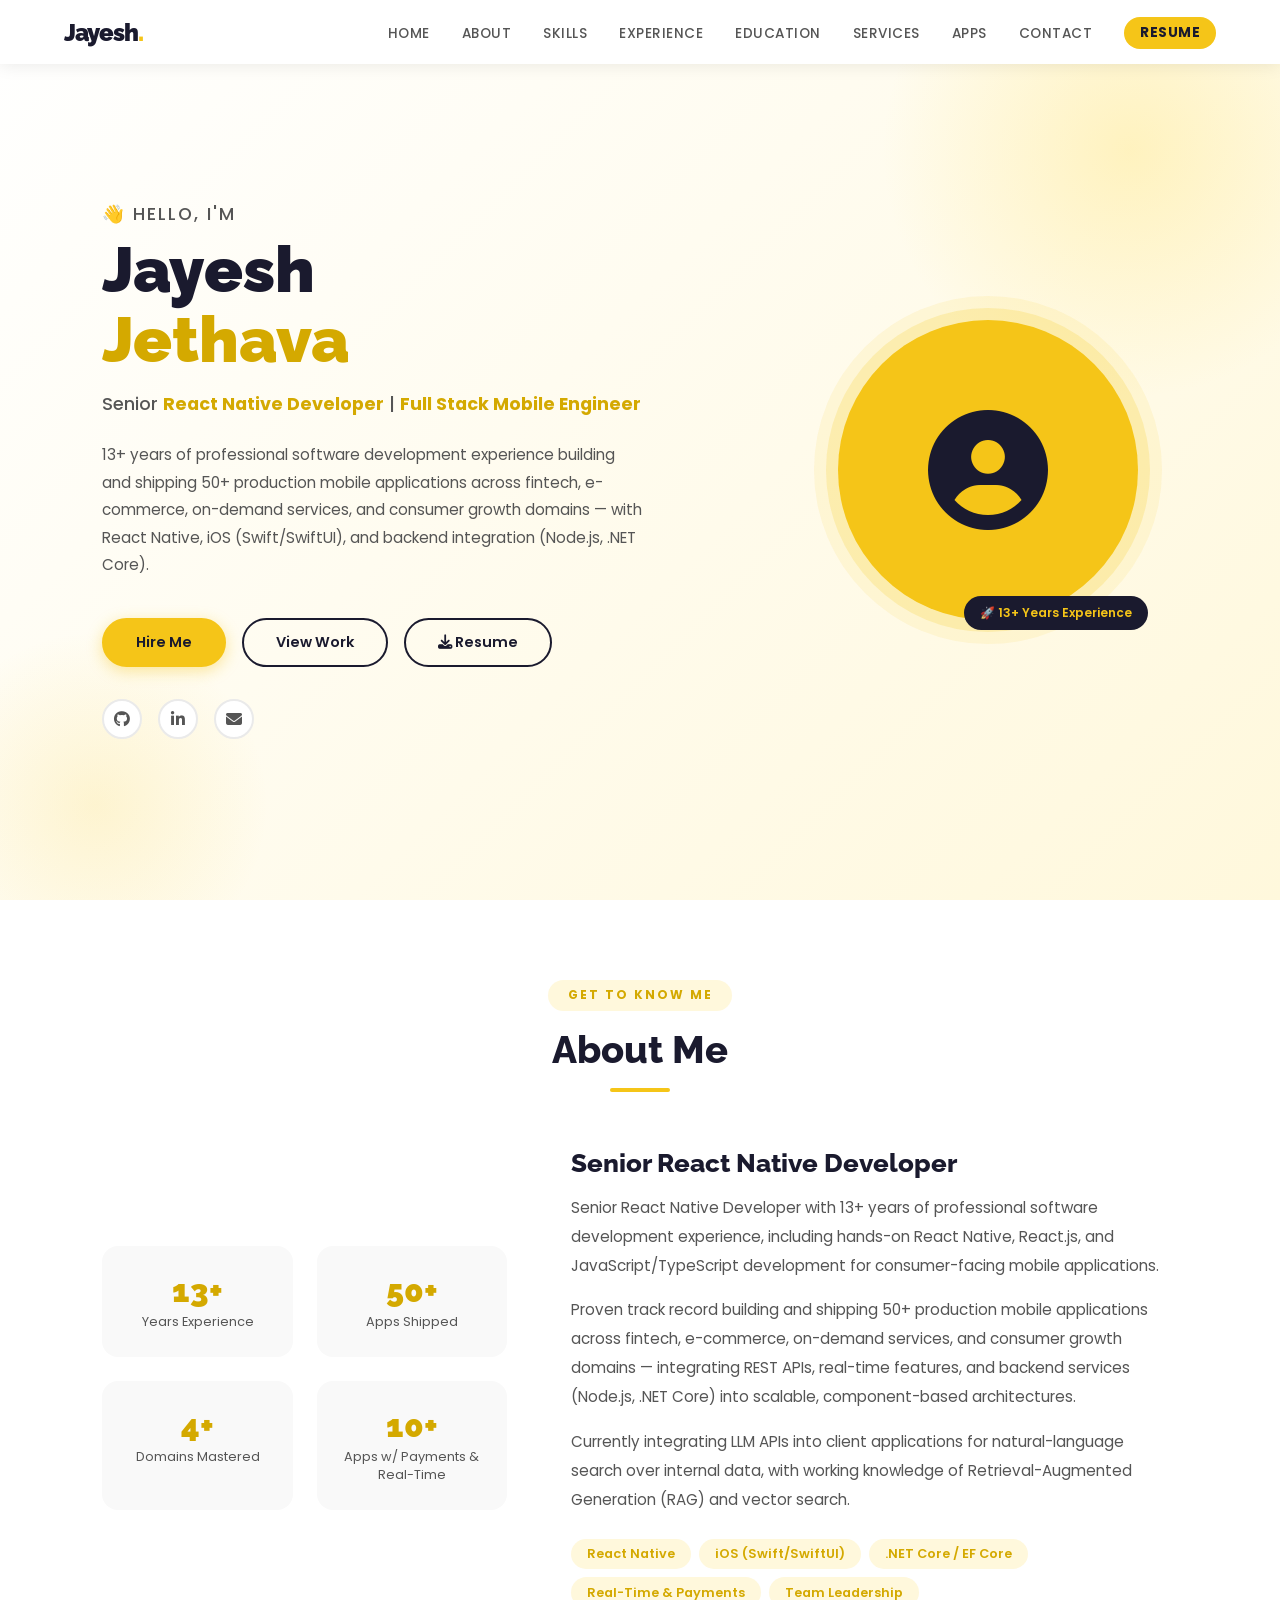
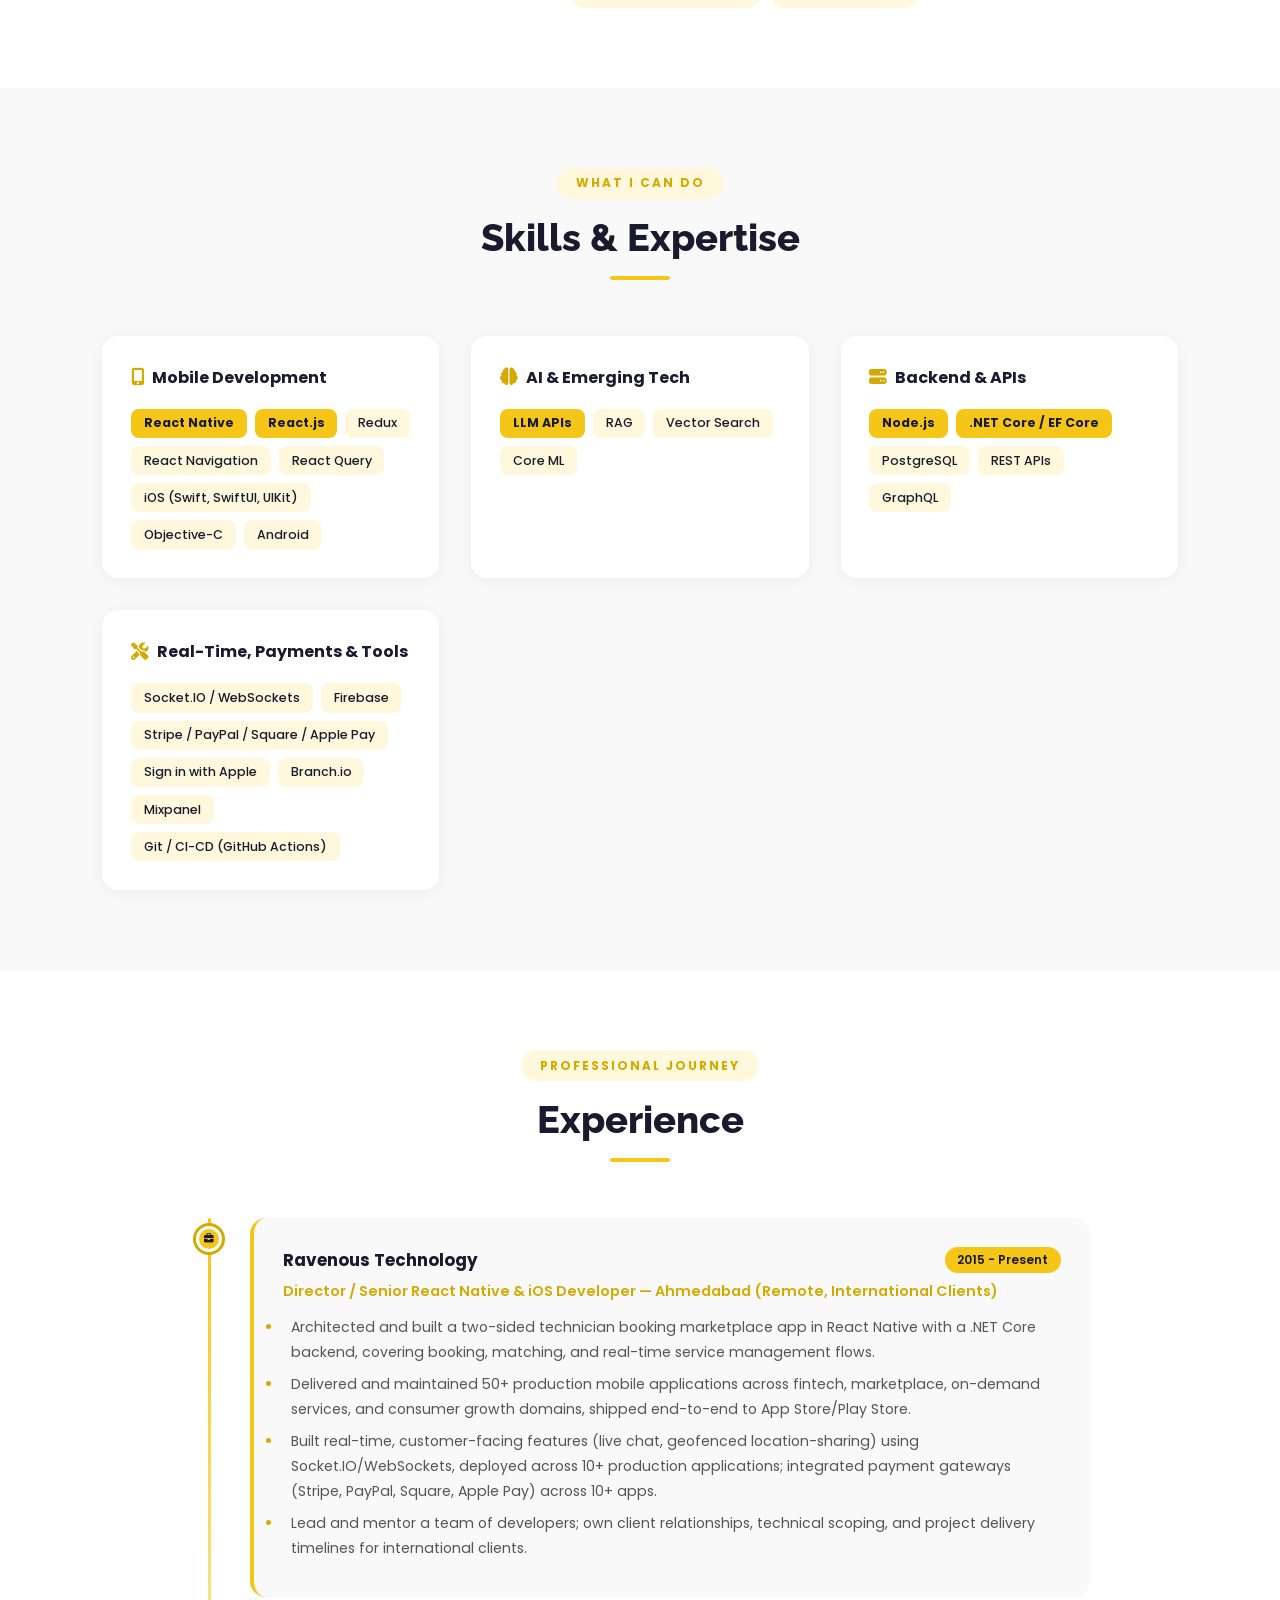
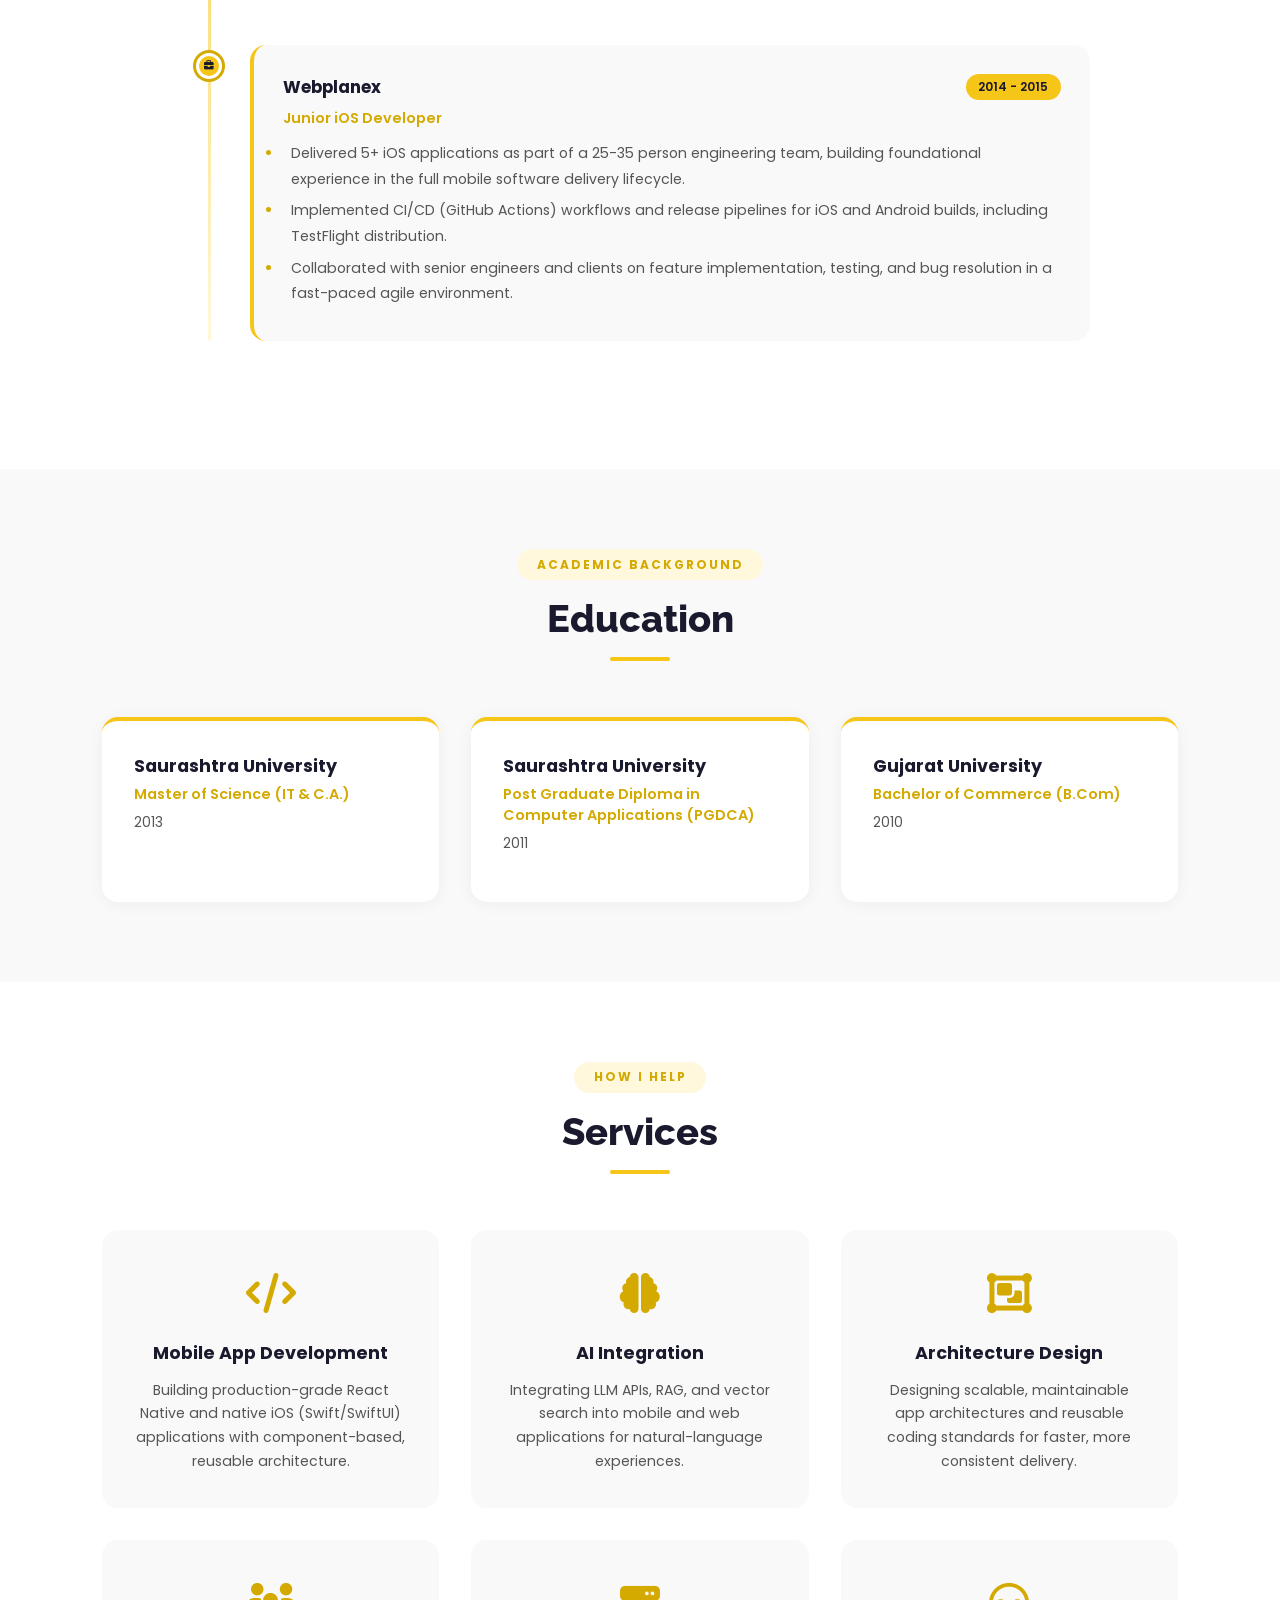
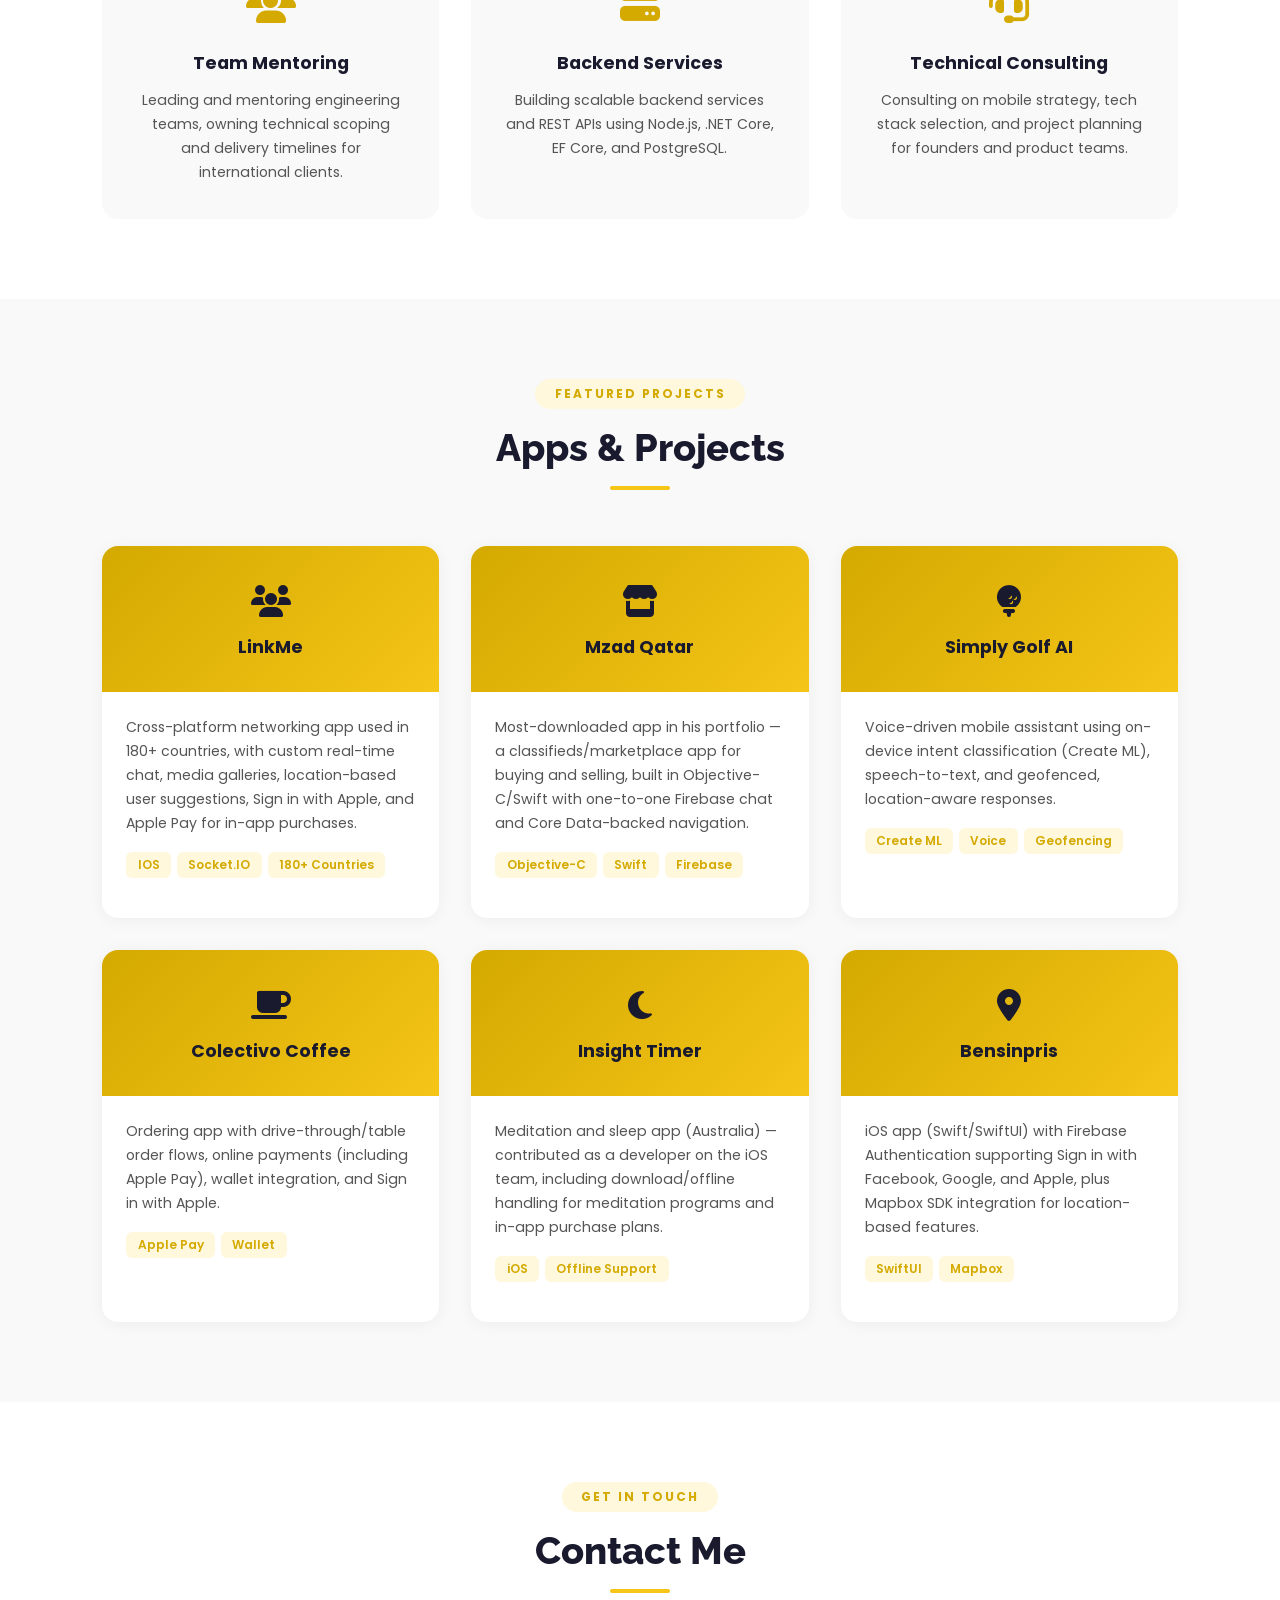
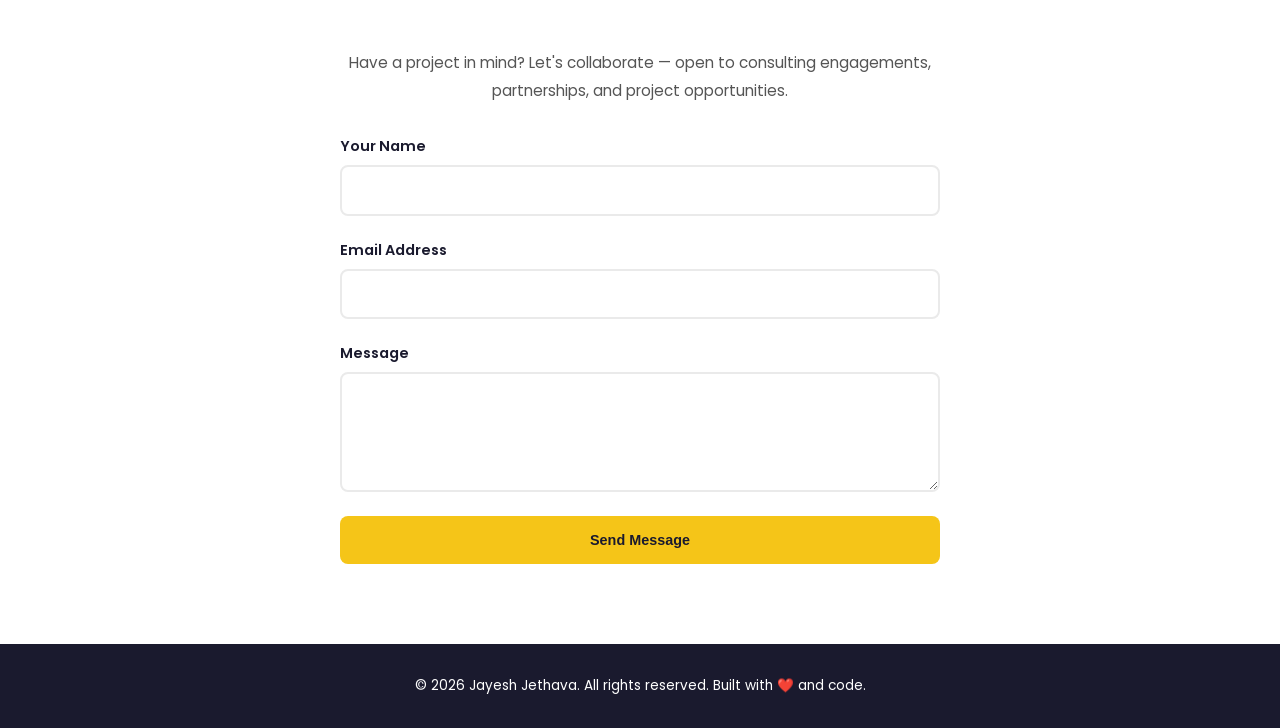
==== commit dd180605: "Update education years and institutions Updated educational background details for accuracy." ====
--- a/index.html
+++ b/index.html
@@ -994,13 +994,13 @@
       <div class="edu-card">
         <div class="edu-school">Saurashtra University</div>
         <div class="edu-degree">Post Graduate Diploma in Computer Applications (PGDCA)</div>
-        <div class="edu-year">&nbsp;</div>
+        <div class="edu-year">2011</div>
       </div>
 
       <div class="edu-card">
-        <div class="edu-school">Saurashtra University</div>
+        <div class="edu-school">Gujarat University</div>
         <div class="edu-degree">Bachelor of Commerce (B.Com)</div>
-        <div class="edu-year">&nbsp;</div>
+        <div class="edu-year">2010</div>
       </div>
     </div>
   </section>
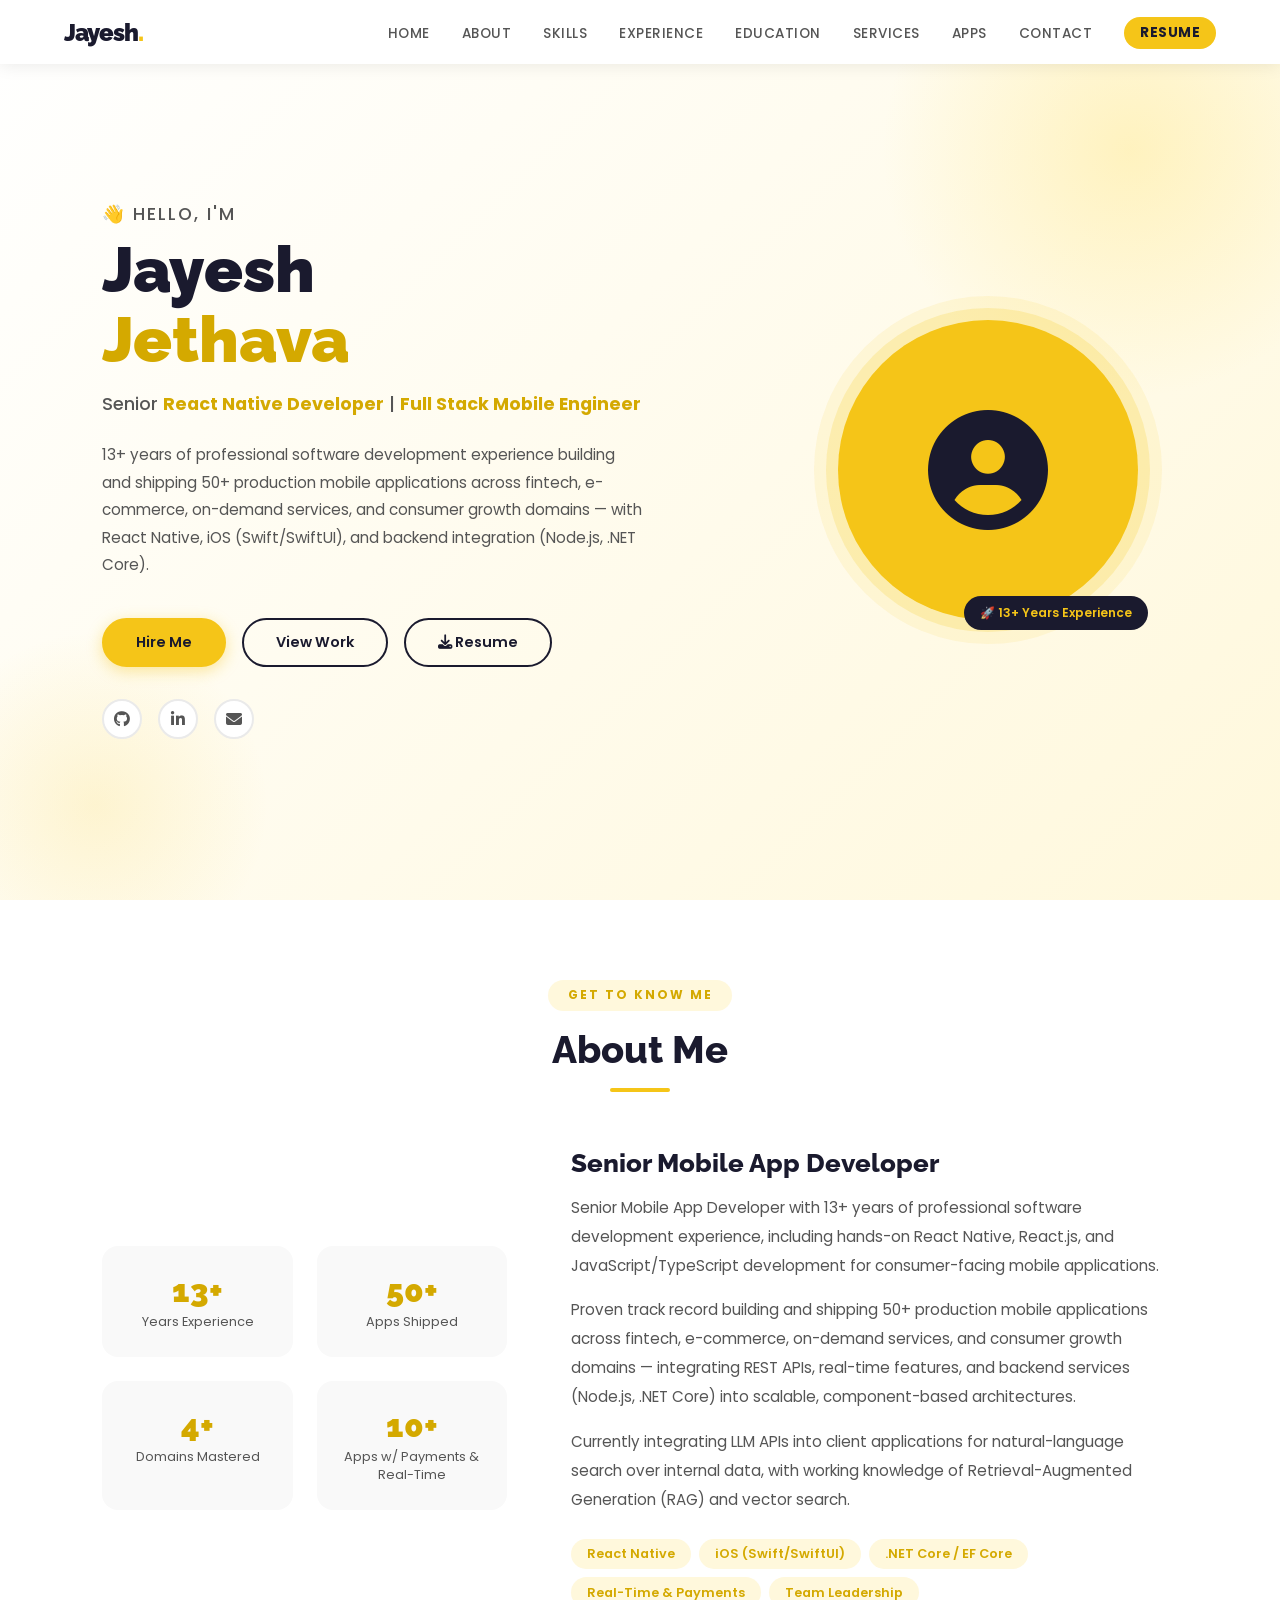
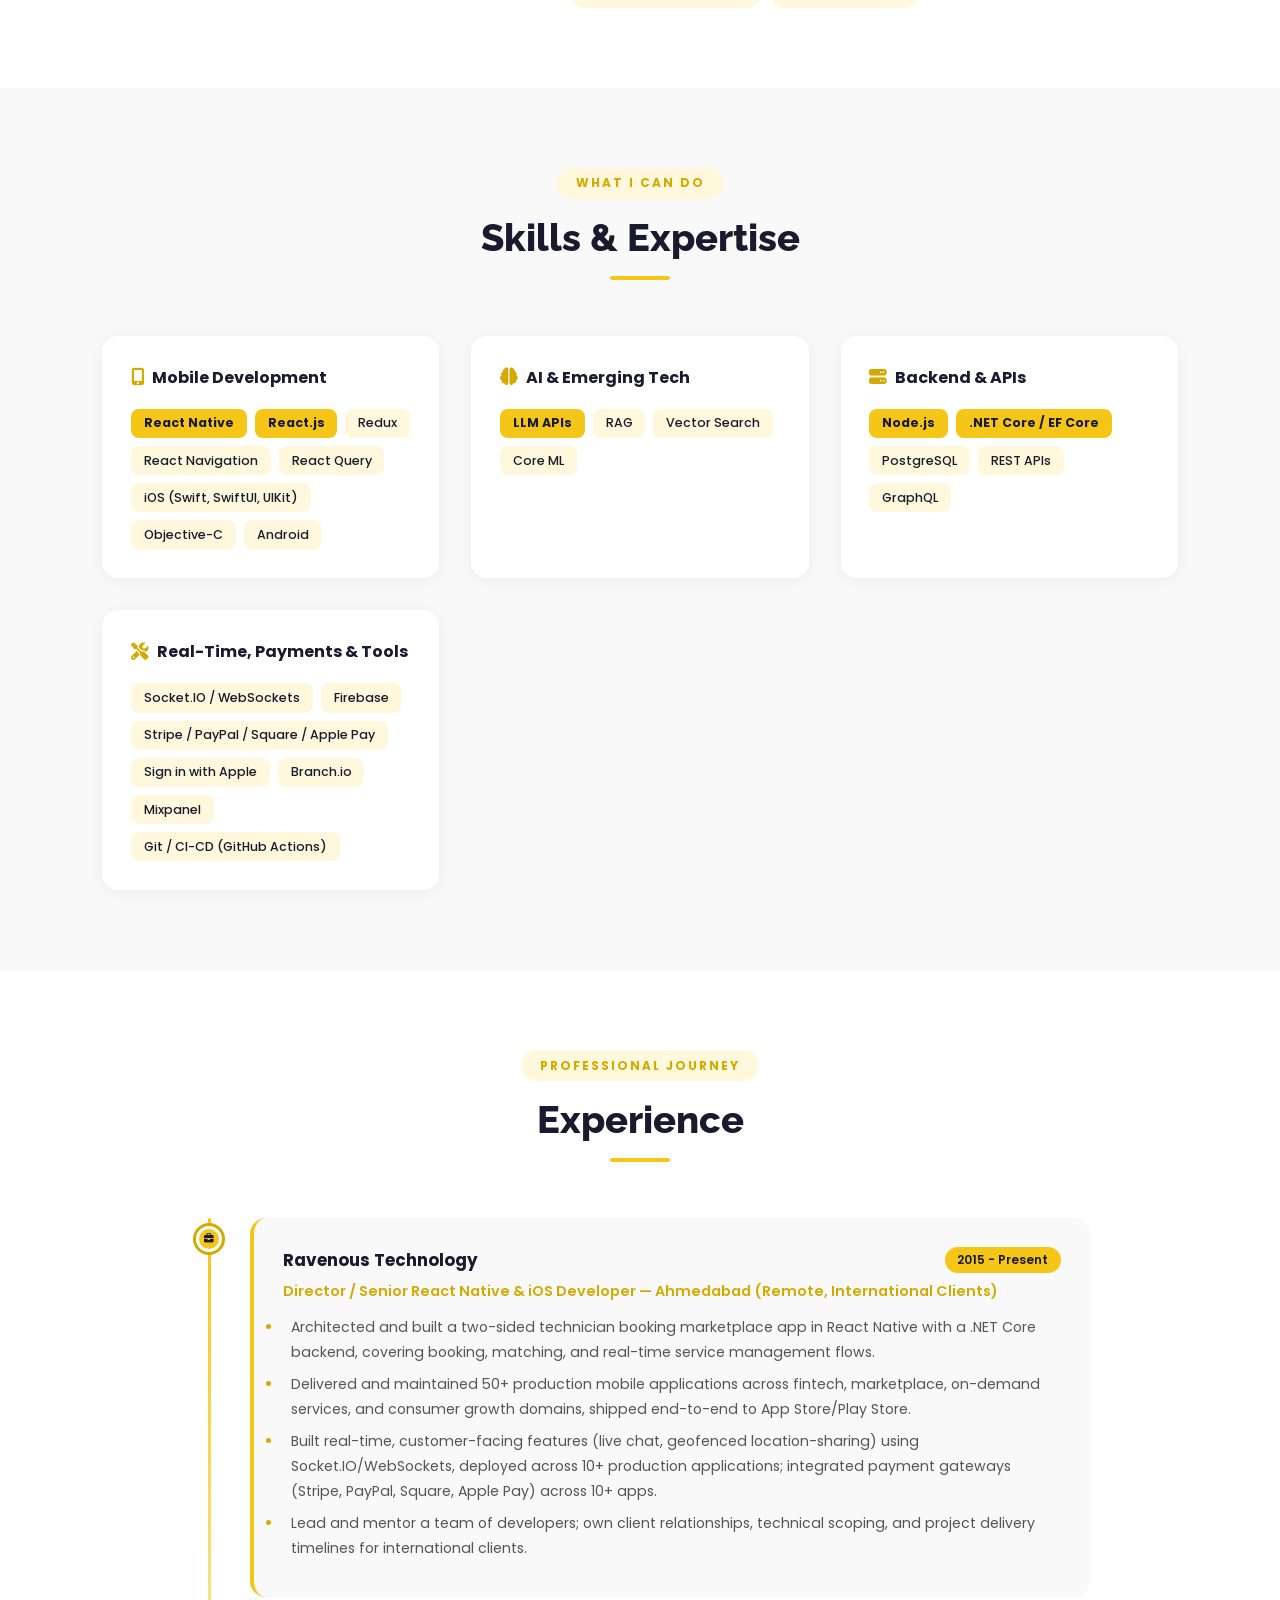
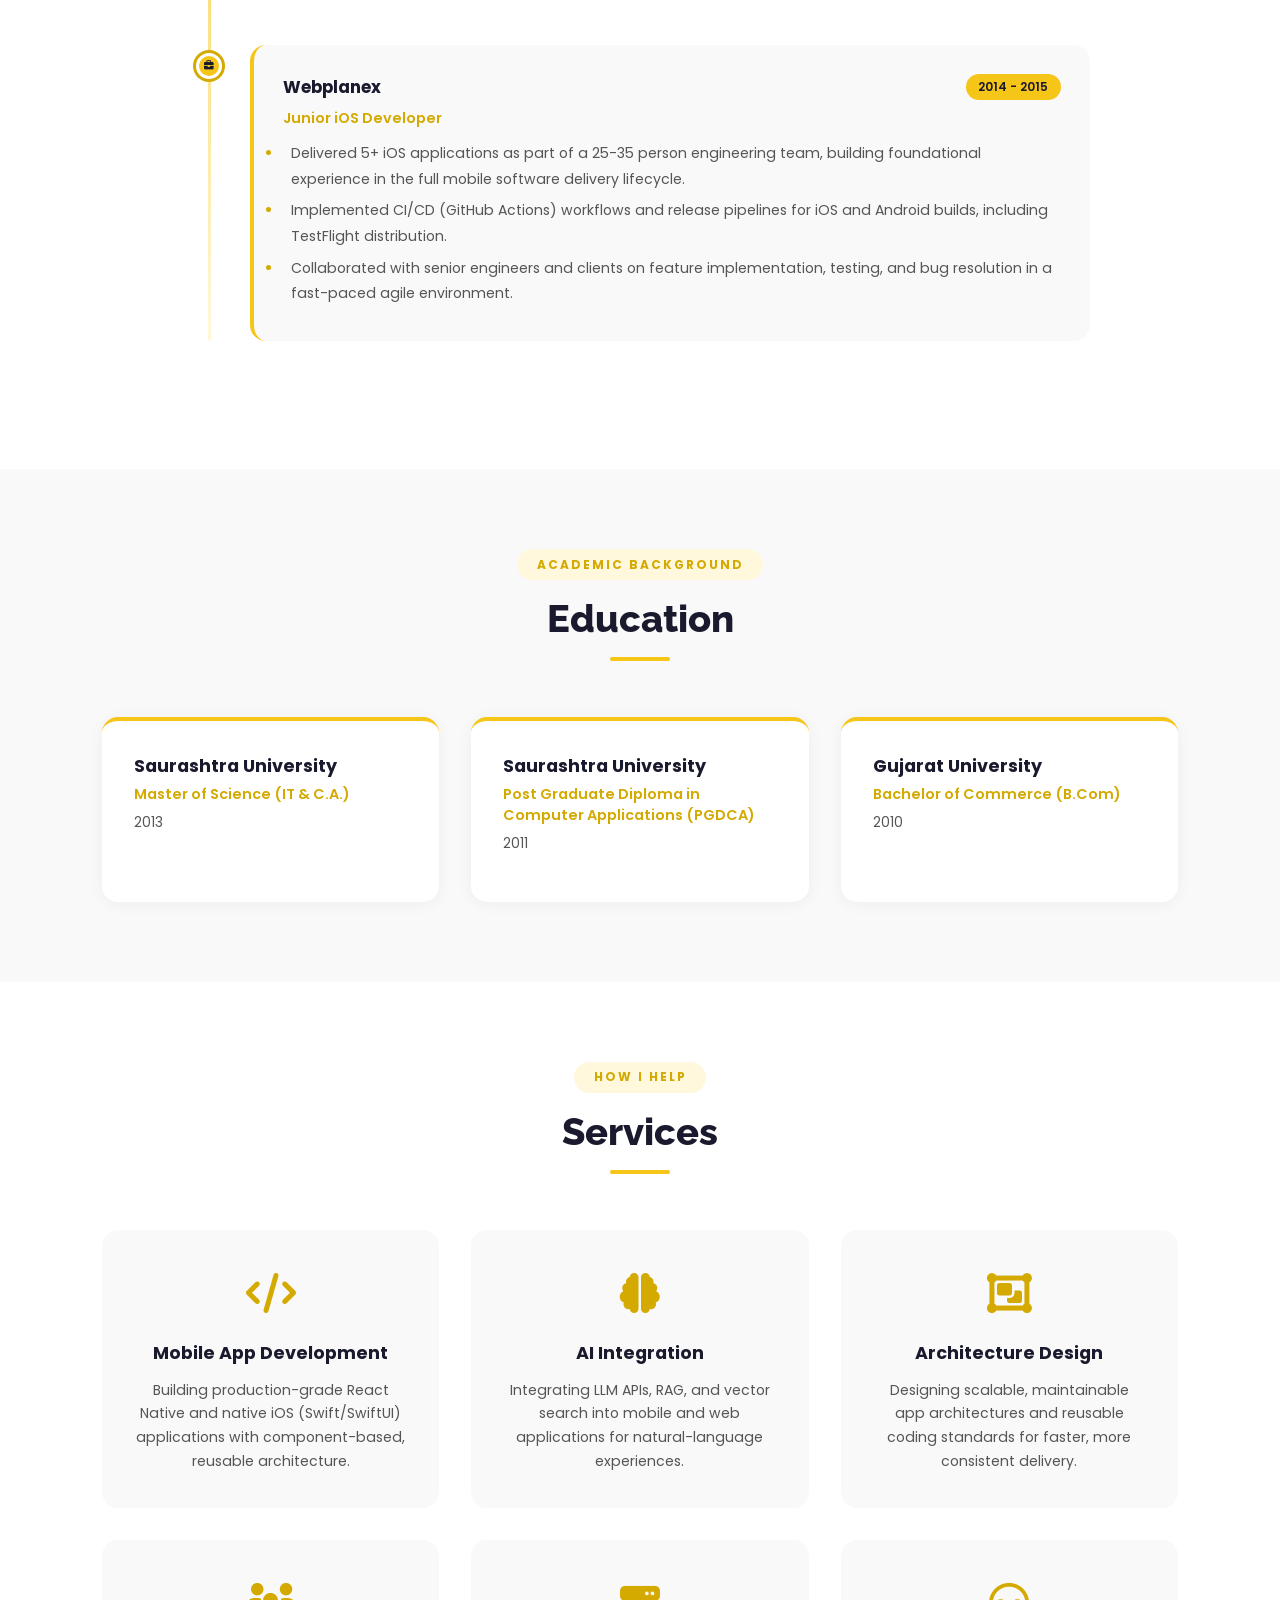
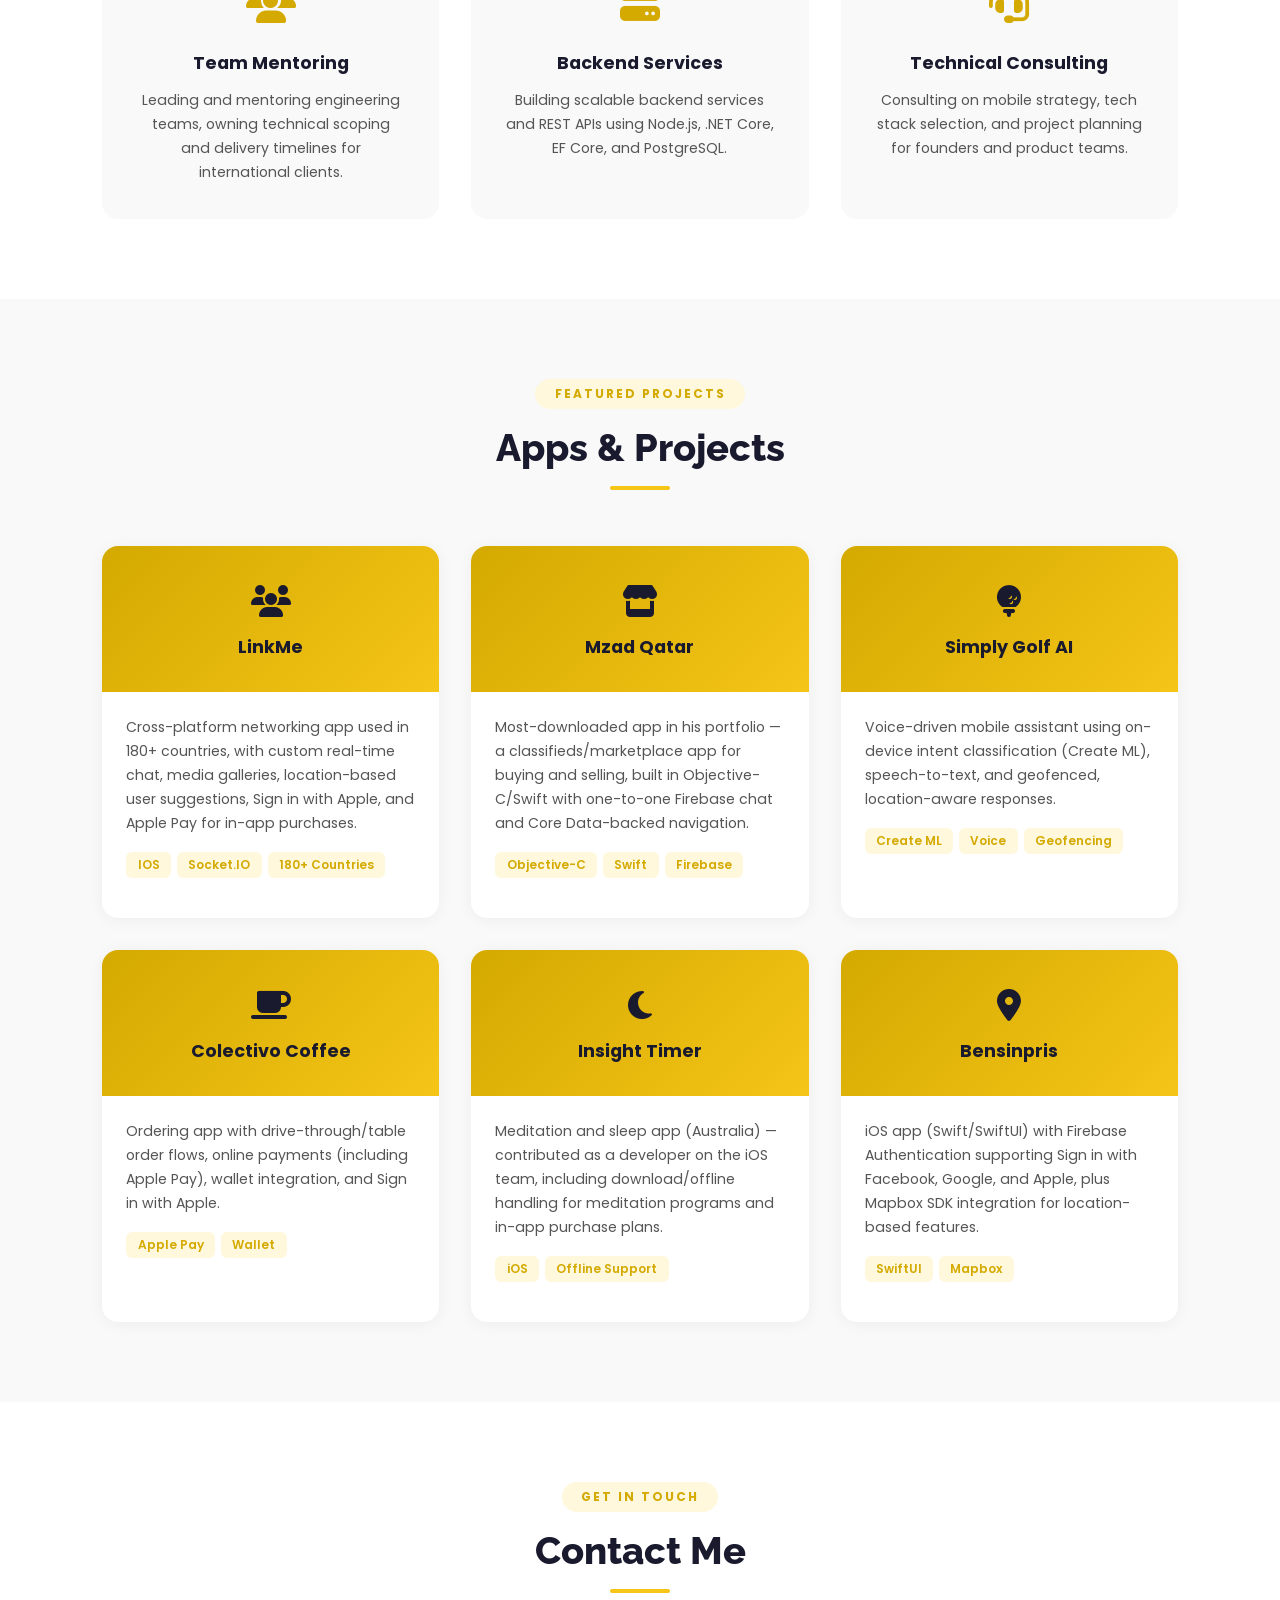
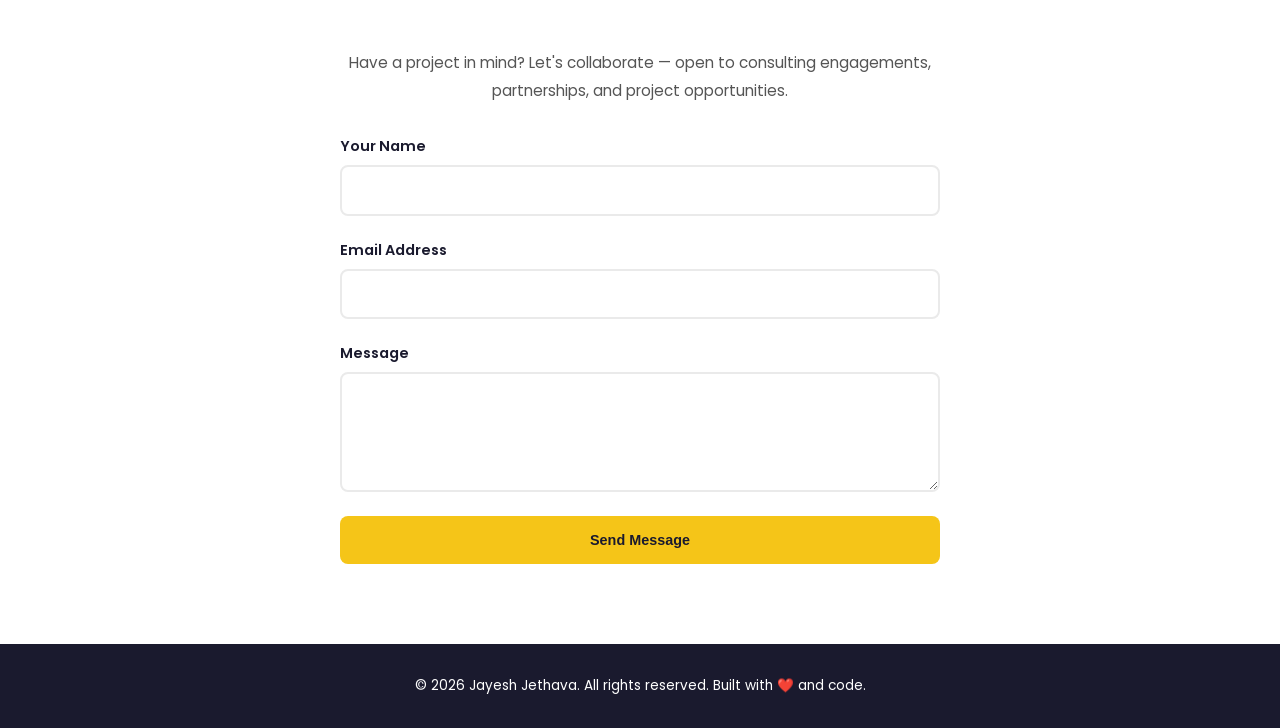
==== commit 8e877fec: "Update title and role from React Native to Mobile App Developer" ====
--- a/index.html
+++ b/index.html
@@ -3,7 +3,7 @@
 <head>
   <meta charset="UTF-8" />
   <meta name="viewport" content="width=device-width, initial-scale=1.0" />
-  <title>Jayesh Jethava | Senior React Native Developer</title>
+  <title>Jayesh Jethava | Senior Mobile App Developer</title>
   <link href="https://fonts.googleapis.com/css2?family=Poppins:wght@300;400;500;600;700;800&family=Raleway:wght@400;600;700;800;900&display=swap" rel="stylesheet" />
   <link href="https://cdnjs.cloudflare.com/ajax/libs/font-awesome/6.5.0/css/all.min.css" rel="stylesheet" />
   <style>
@@ -843,9 +843,9 @@
         </div>
       </div>
       <div class="about-text">
-        <h3>Senior React Native Developer</h3>
+        <h3>Senior Mobile App Developer</h3>
         <p>
-          Senior React Native Developer with 13+ years of professional software development experience, including hands-on React Native, React.js, and JavaScript/TypeScript development for consumer-facing mobile applications.
+          Senior Mobile App Developer with 13+ years of professional software development experience, including hands-on React Native, React.js, and JavaScript/TypeScript development for consumer-facing mobile applications.
         </p>
         <p>
           Proven track record building and shipping 50+ production mobile applications across fintech, e-commerce, on-demand services, and consumer growth domains — integrating REST APIs, real-time features, and backend services (Node.js, .NET Core) into scalable, component-based architectures.
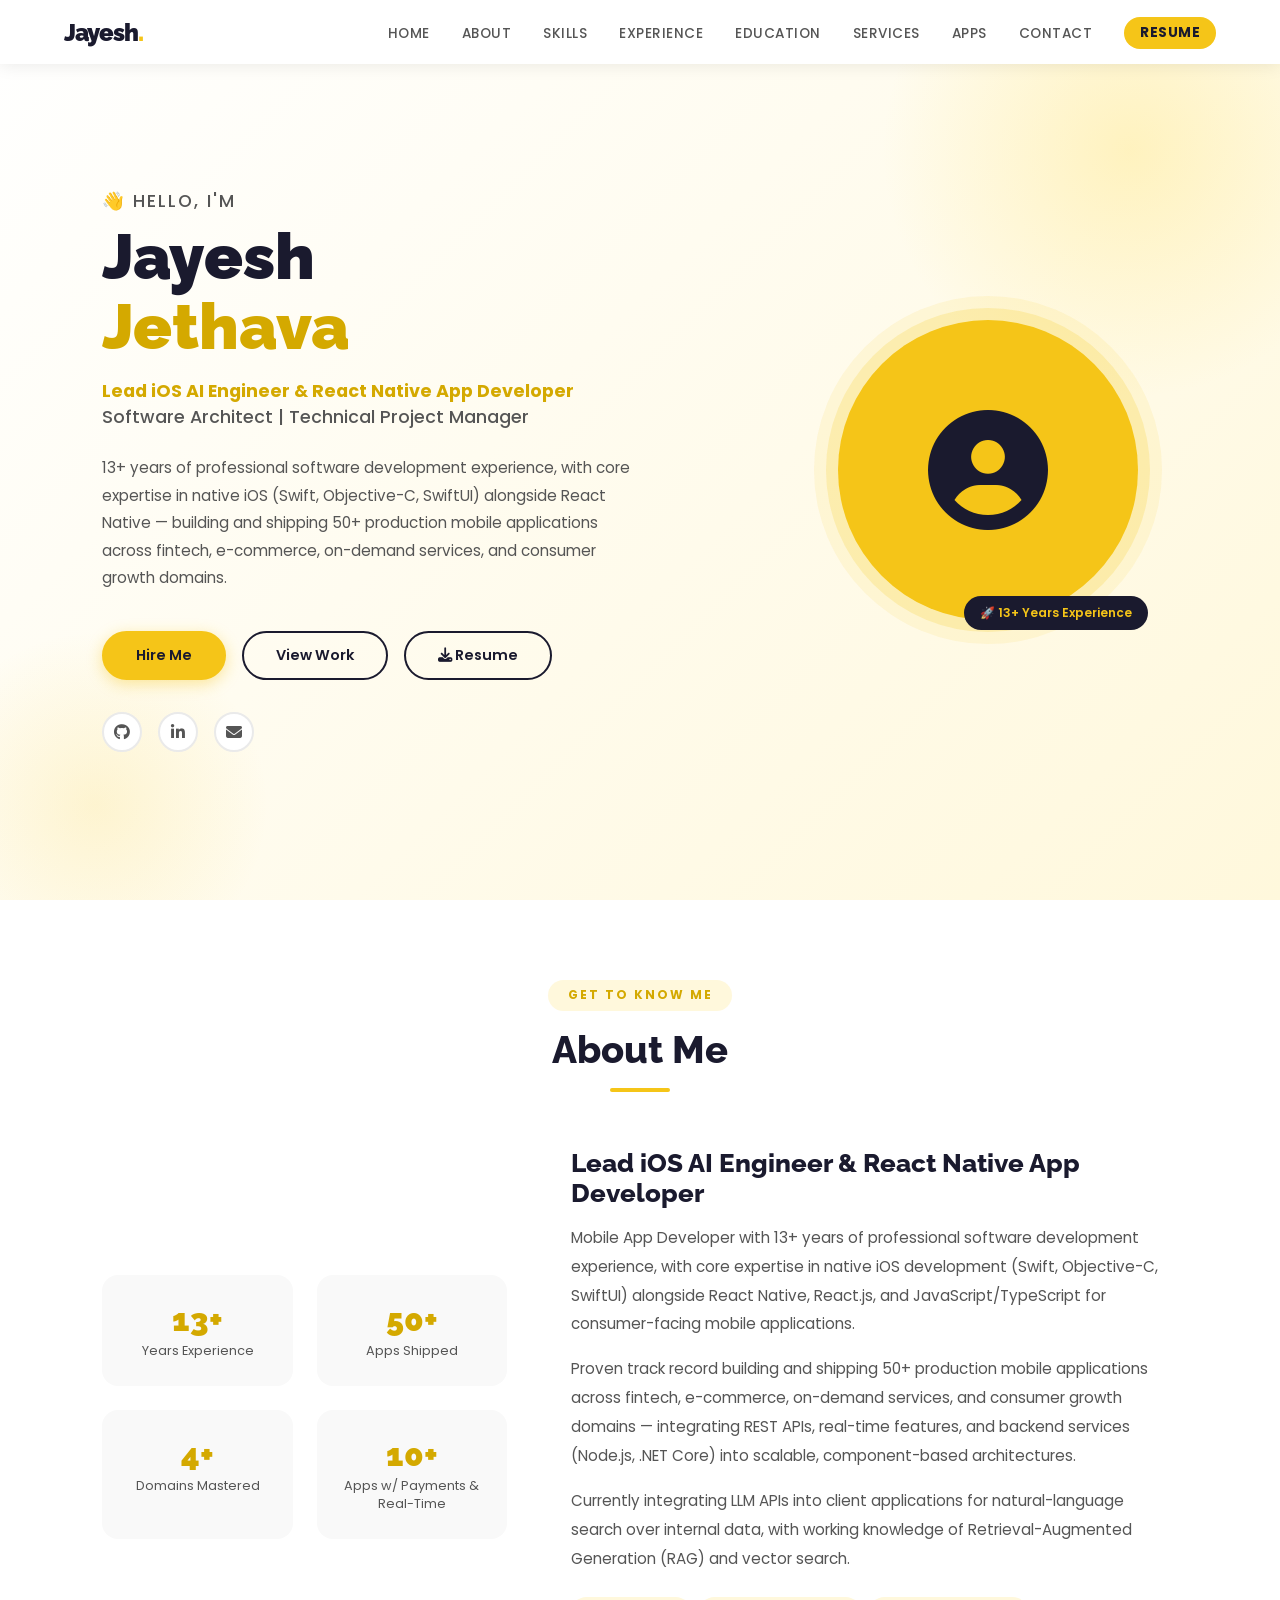
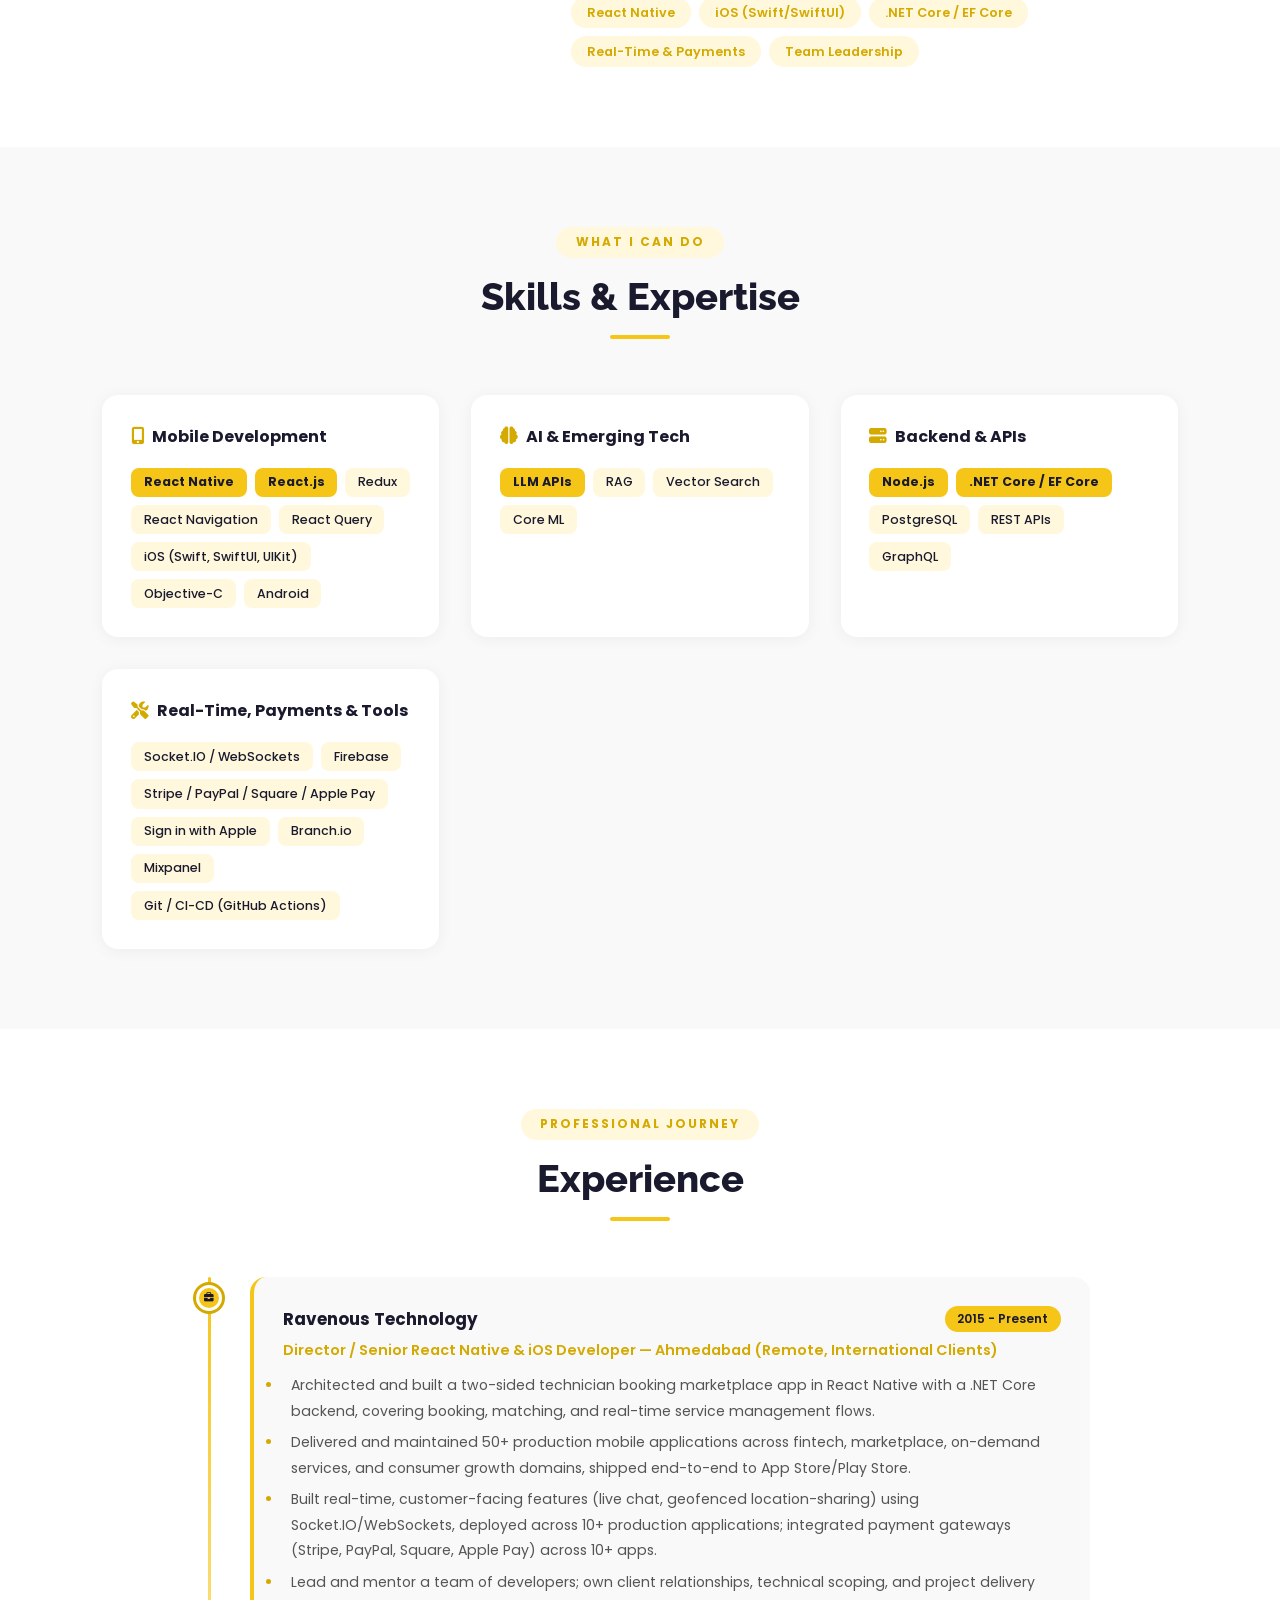
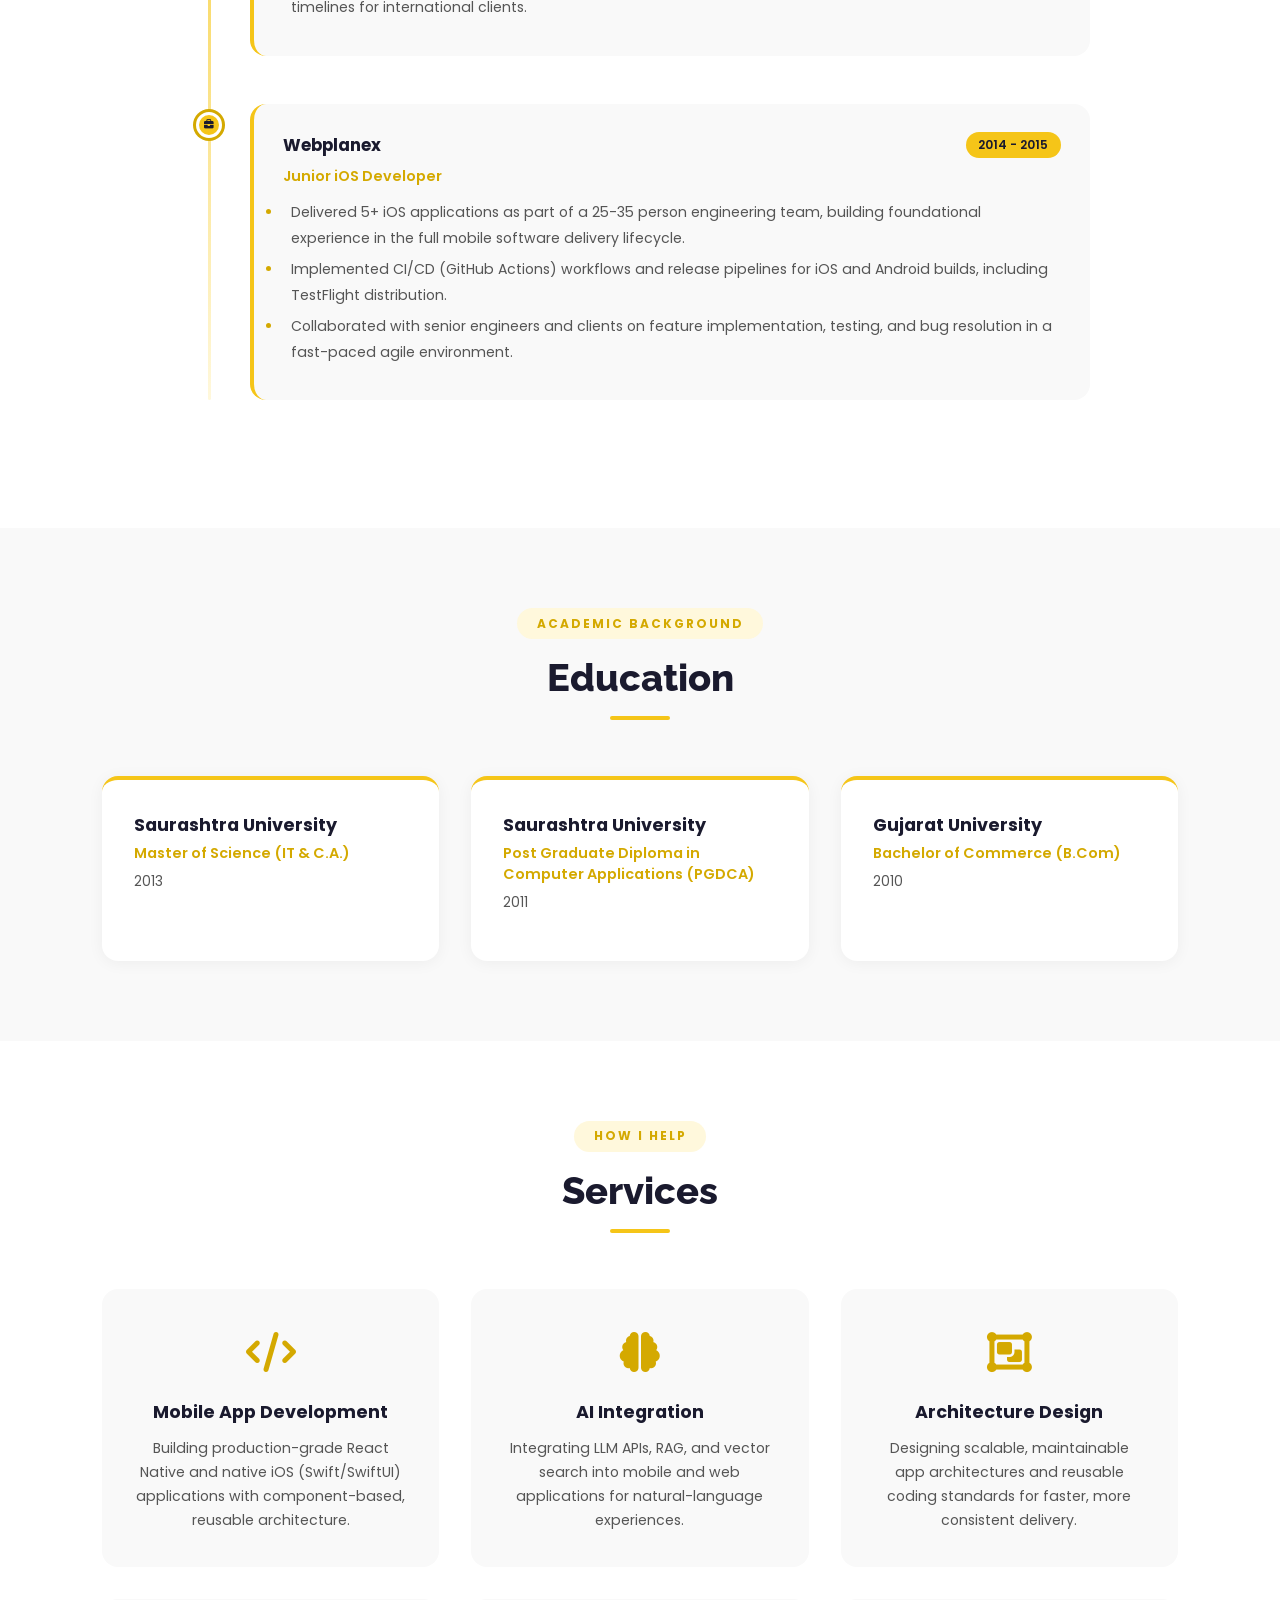
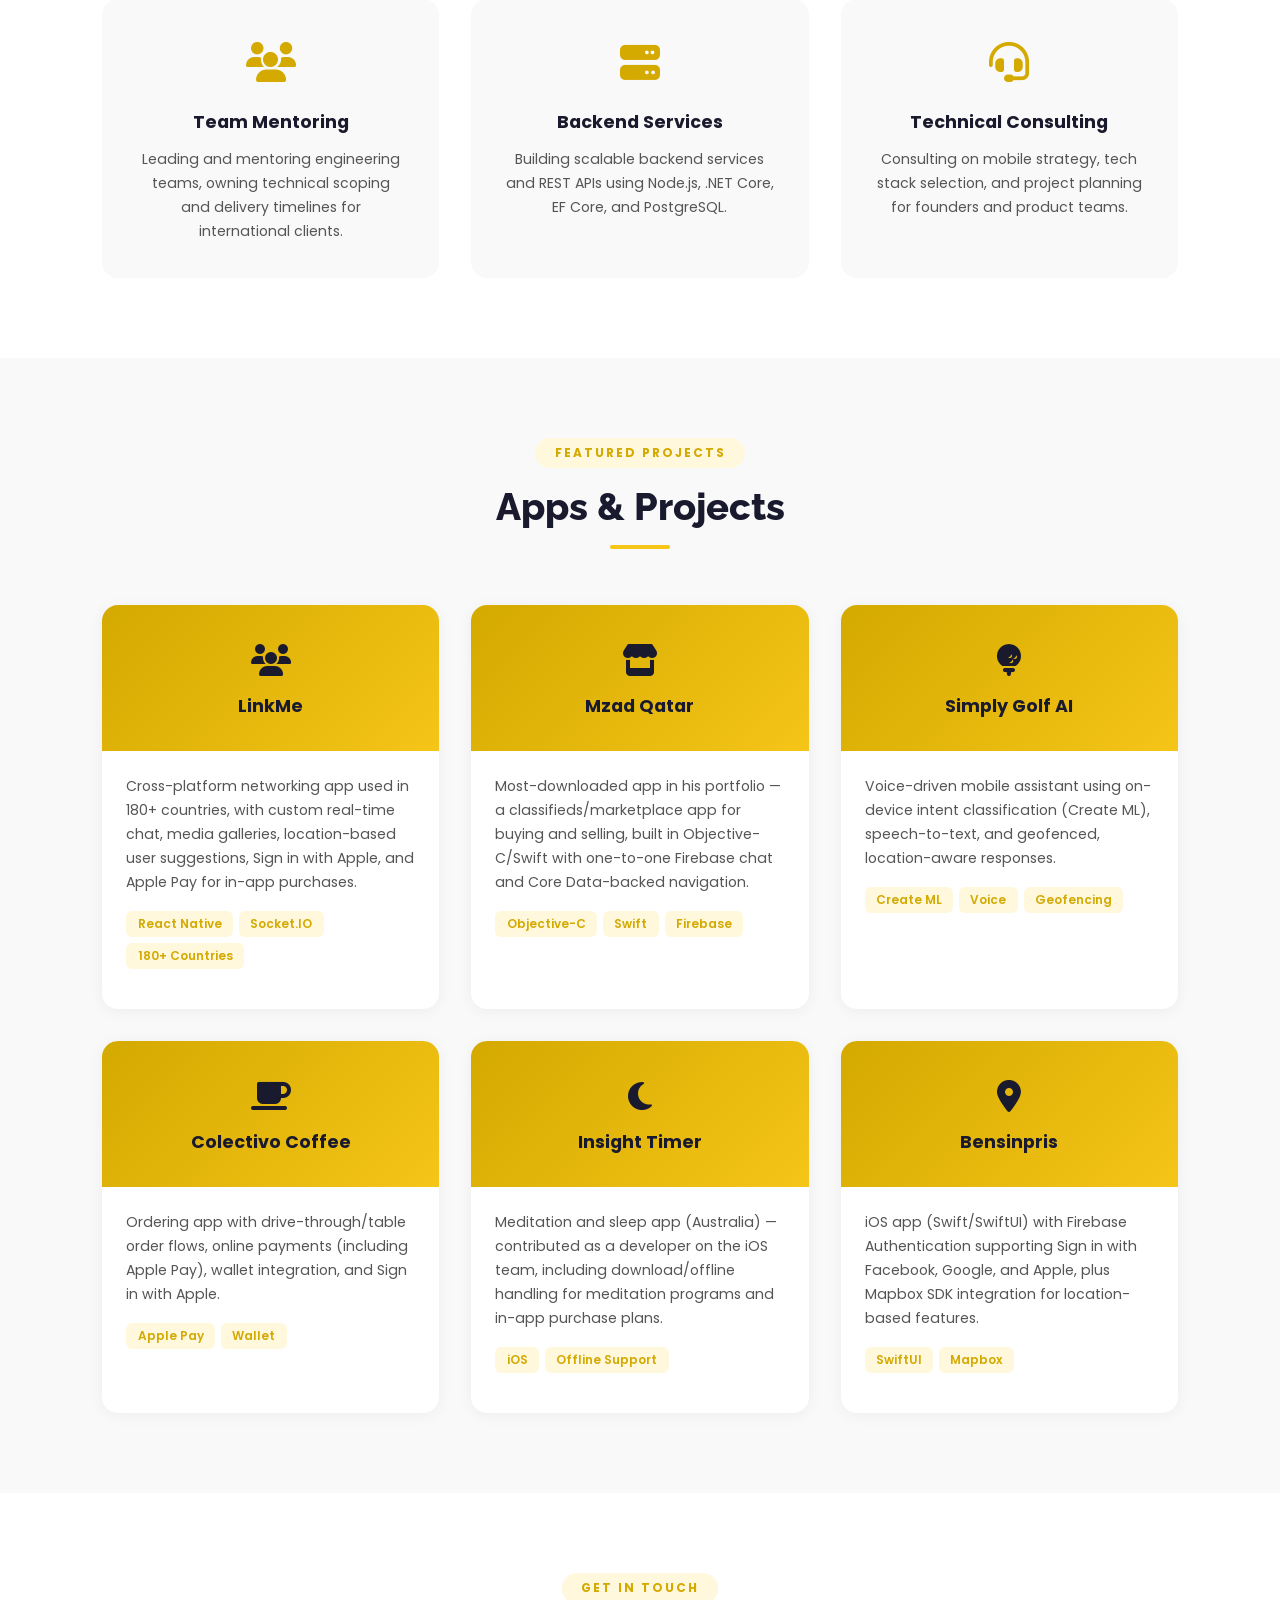
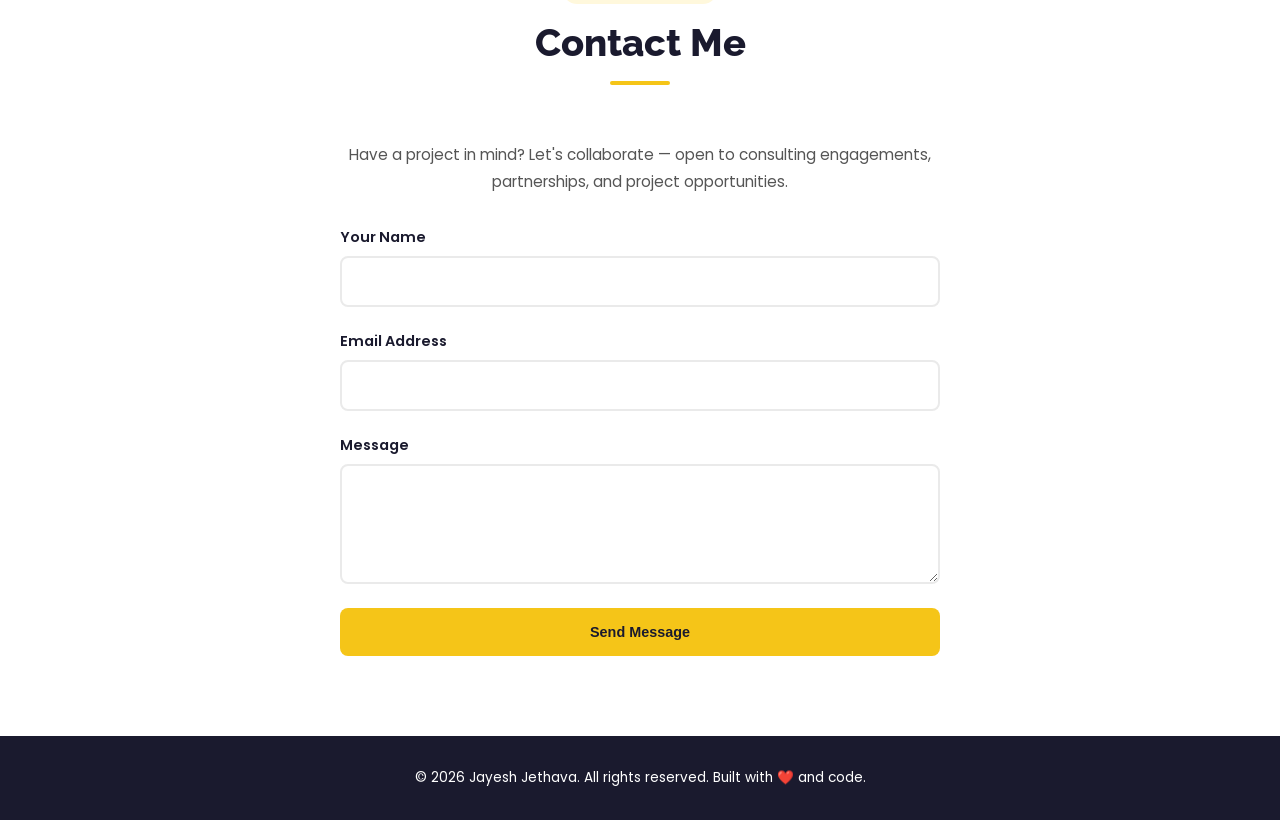
==== commit b1350c05: "Revise title and professional descriptions in index.html Updated the title and descriptions to refle" ====
--- a/index.html
+++ b/index.html
@@ -3,7 +3,7 @@
 <head>
   <meta charset="UTF-8" />
   <meta name="viewport" content="width=device-width, initial-scale=1.0" />
-  <title>Jayesh Jethava | Senior Mobile App Developer</title>
+  <title>Jayesh Jethava | Lead iOS AI Engineer & React Native App Developer</title>
   <link href="https://fonts.googleapis.com/css2?family=Poppins:wght@300;400;500;600;700;800&family=Raleway:wght@400;600;700;800;900&display=swap" rel="stylesheet" />
   <link href="https://cdnjs.cloudflare.com/ajax/libs/font-awesome/6.5.0/css/all.min.css" rel="stylesheet" />
   <style>
@@ -791,9 +791,9 @@
     <div class="hero-content">
       <p class="hero-greeting">👋 Hello, I'm</p>
       <h1 class="hero-name">Jayesh<br><span>Jethava</span></h1>
-      <p class="hero-title">Senior <strong>React Native Developer</strong> | <strong>Full Stack Mobile Engineer</strong></p>
+      <p class="hero-title"><strong>Lead iOS AI Engineer &amp; React Native App Developer</strong><br>Software Architect | Technical Project Manager</p>
       <p class="hero-desc">
-        13+ years of professional software development experience building and shipping 50+ production mobile applications across fintech, e-commerce, on-demand services, and consumer growth domains — with React Native, iOS (Swift/SwiftUI), and backend integration (Node.js, .NET Core).
+        13+ years of professional software development experience, with core expertise in native iOS (Swift, Objective-C, SwiftUI) alongside React Native — building and shipping 50+ production mobile applications across fintech, e-commerce, on-demand services, and consumer growth domains.
       </p>
       <div class="hero-btns">
         <a href="#contact" class="btn-primary">Hire Me</a>
@@ -843,9 +843,9 @@
         </div>
       </div>
       <div class="about-text">
-        <h3>Senior Mobile App Developer</h3>
+        <h3>Lead iOS AI Engineer & React Native App Developer</h3>
         <p>
-          Senior Mobile App Developer with 13+ years of professional software development experience, including hands-on React Native, React.js, and JavaScript/TypeScript development for consumer-facing mobile applications.
+          Mobile App Developer with 13+ years of professional software development experience, with core expertise in native iOS development (Swift, Objective-C, SwiftUI) alongside React Native, React.js, and JavaScript/TypeScript for consumer-facing mobile applications.
         </p>
         <p>
           Proven track record building and shipping 50+ production mobile applications across fintech, e-commerce, on-demand services, and consumer growth domains — integrating REST APIs, real-time features, and backend services (Node.js, .NET Core) into scalable, component-based architectures.
@@ -1081,7 +1081,7 @@
             Cross-platform networking app used in 180+ countries, with custom real-time chat, media galleries, location-based user suggestions, Sign in with Apple, and Apple Pay for in-app purchases.
           </div>
           <div class="app-tags">
-            <span class="app-tag">IOS</span>
+            <span class="app-tag">React Native</span>
             <span class="app-tag">Socket.IO</span>
             <span class="app-tag">180+ Countries</span>
           </div>
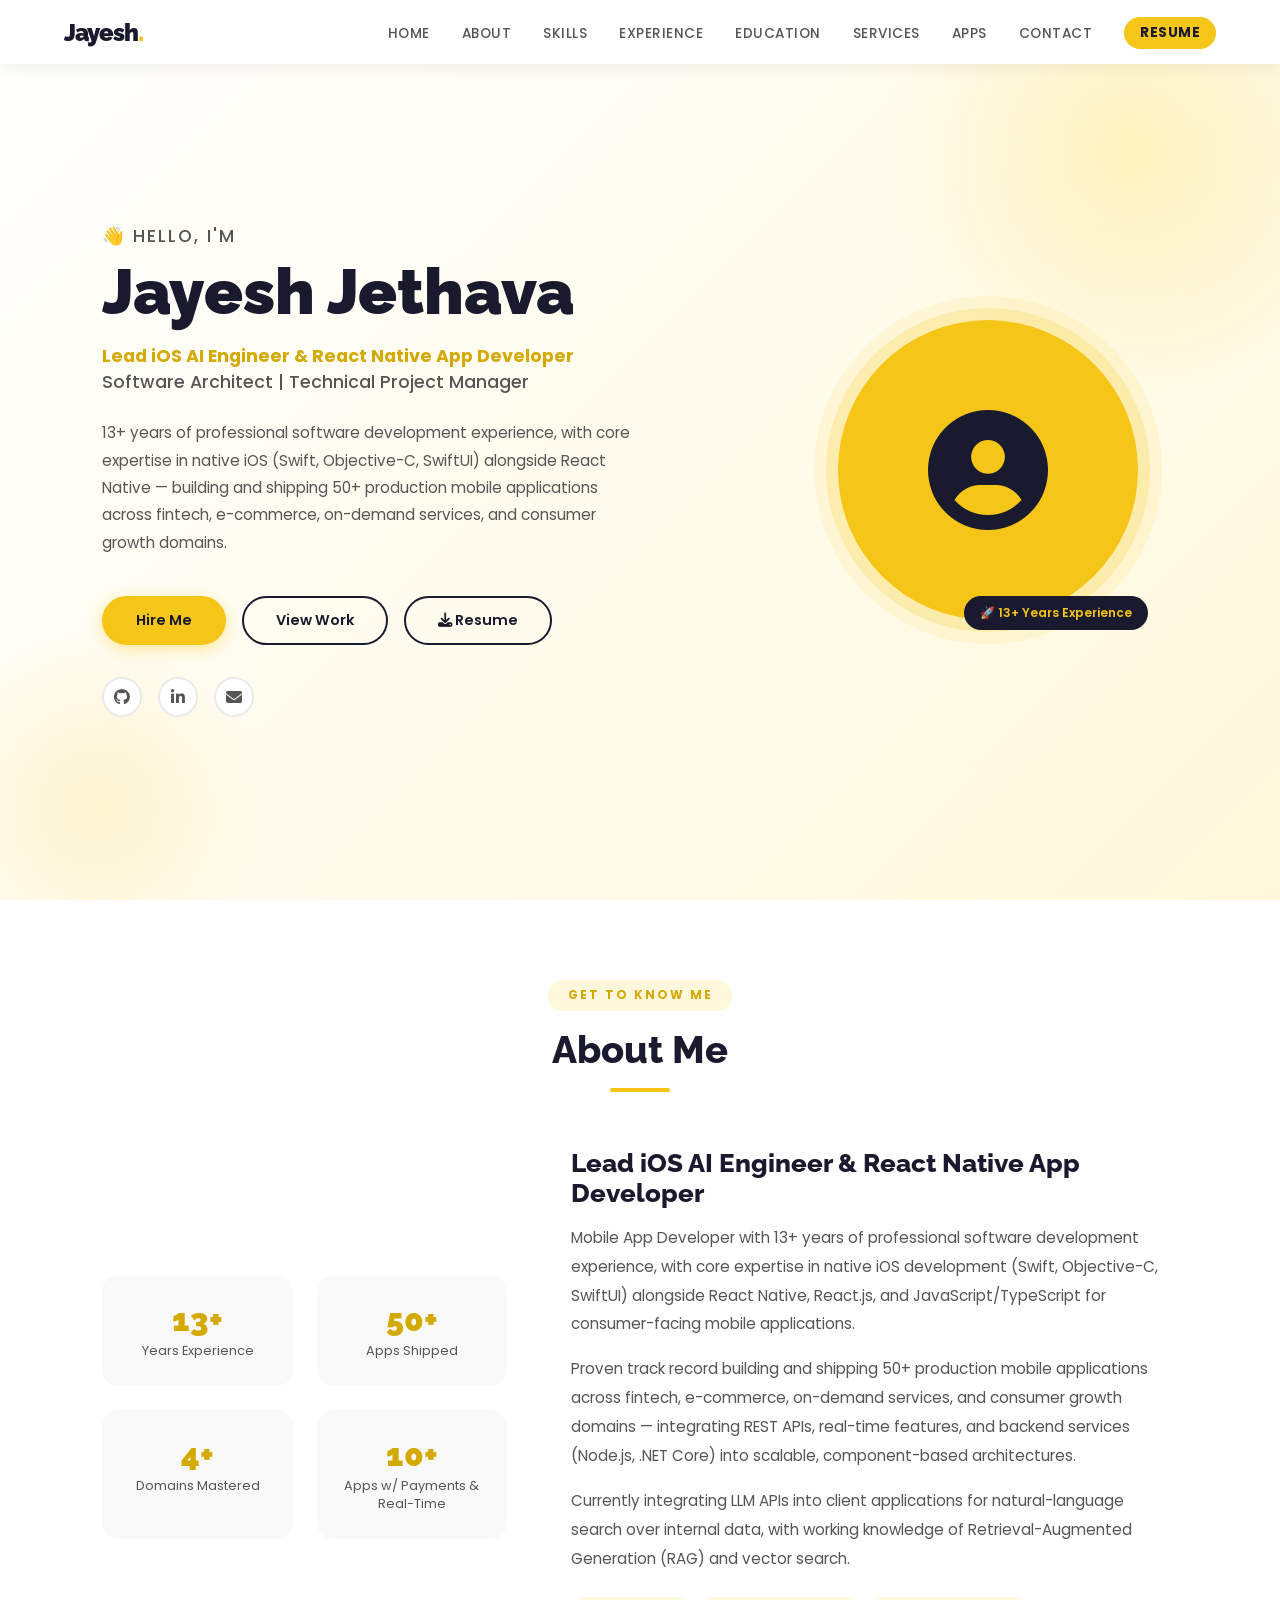
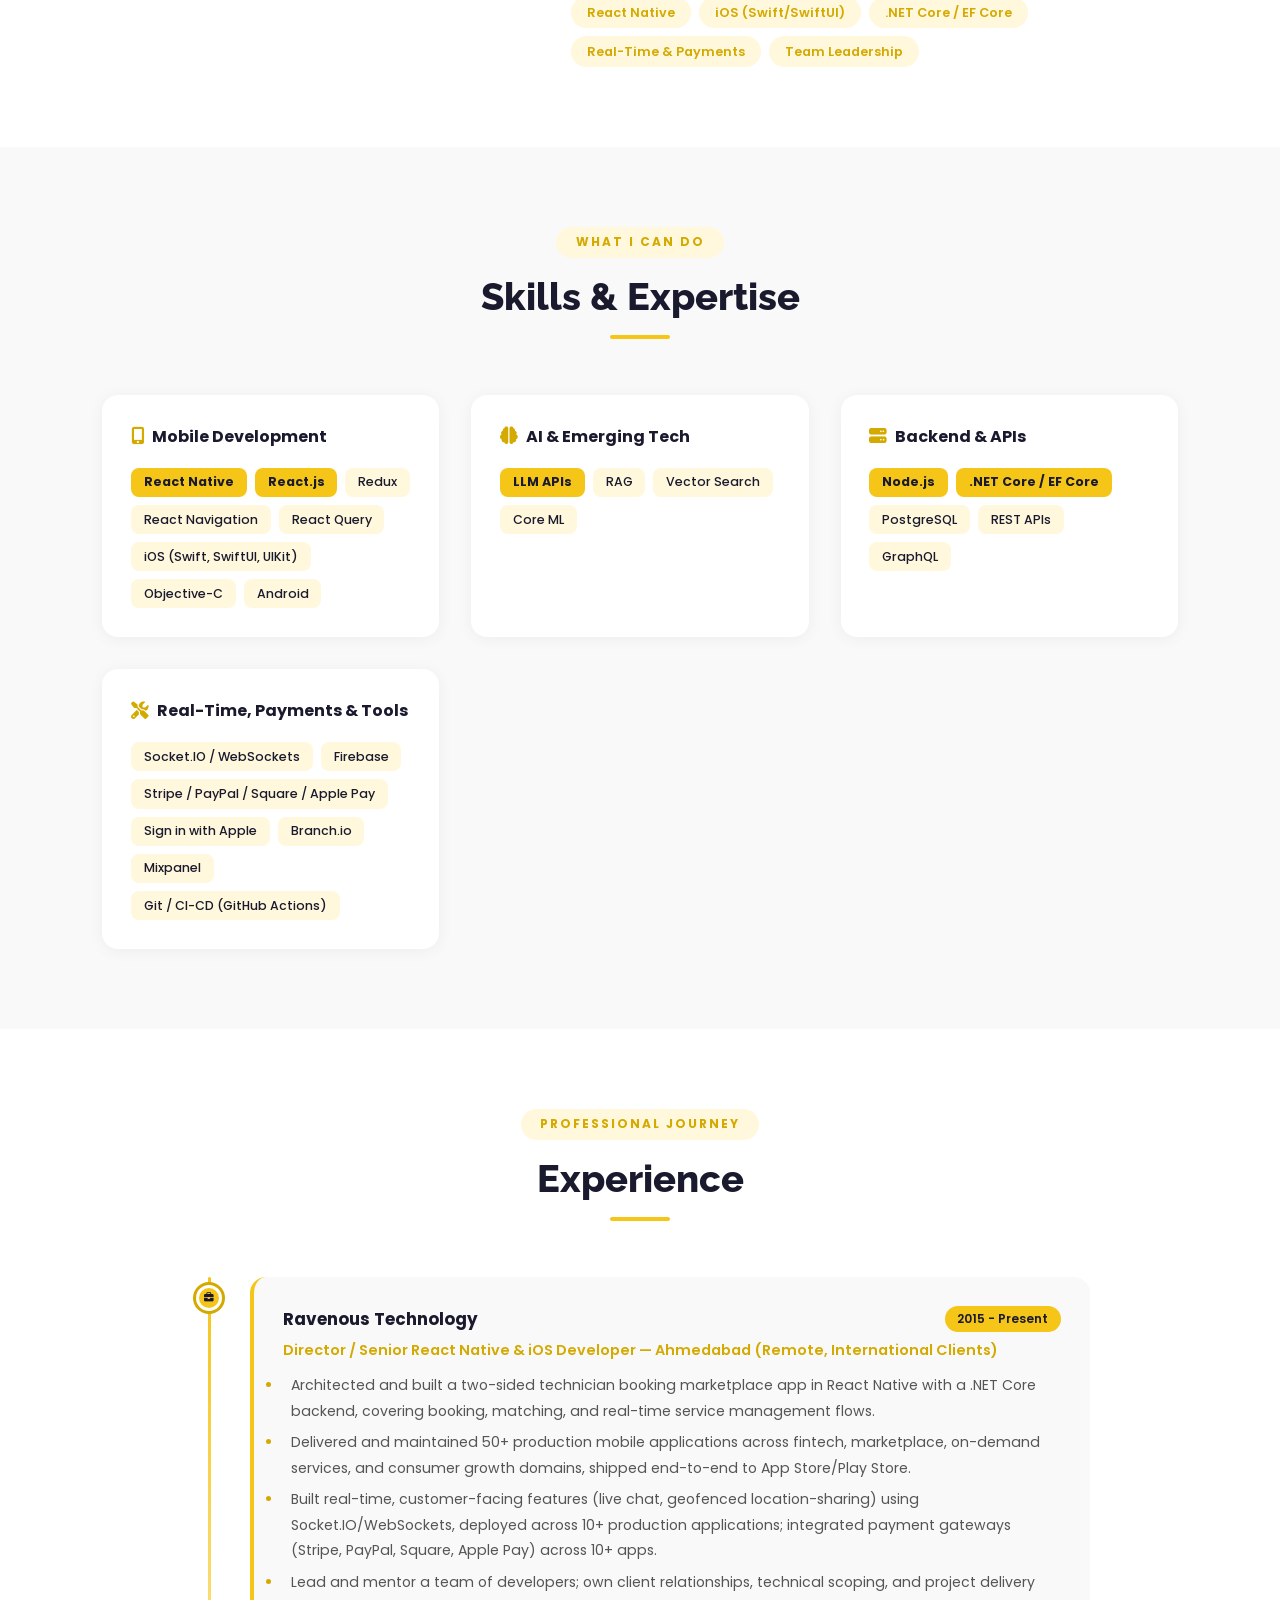
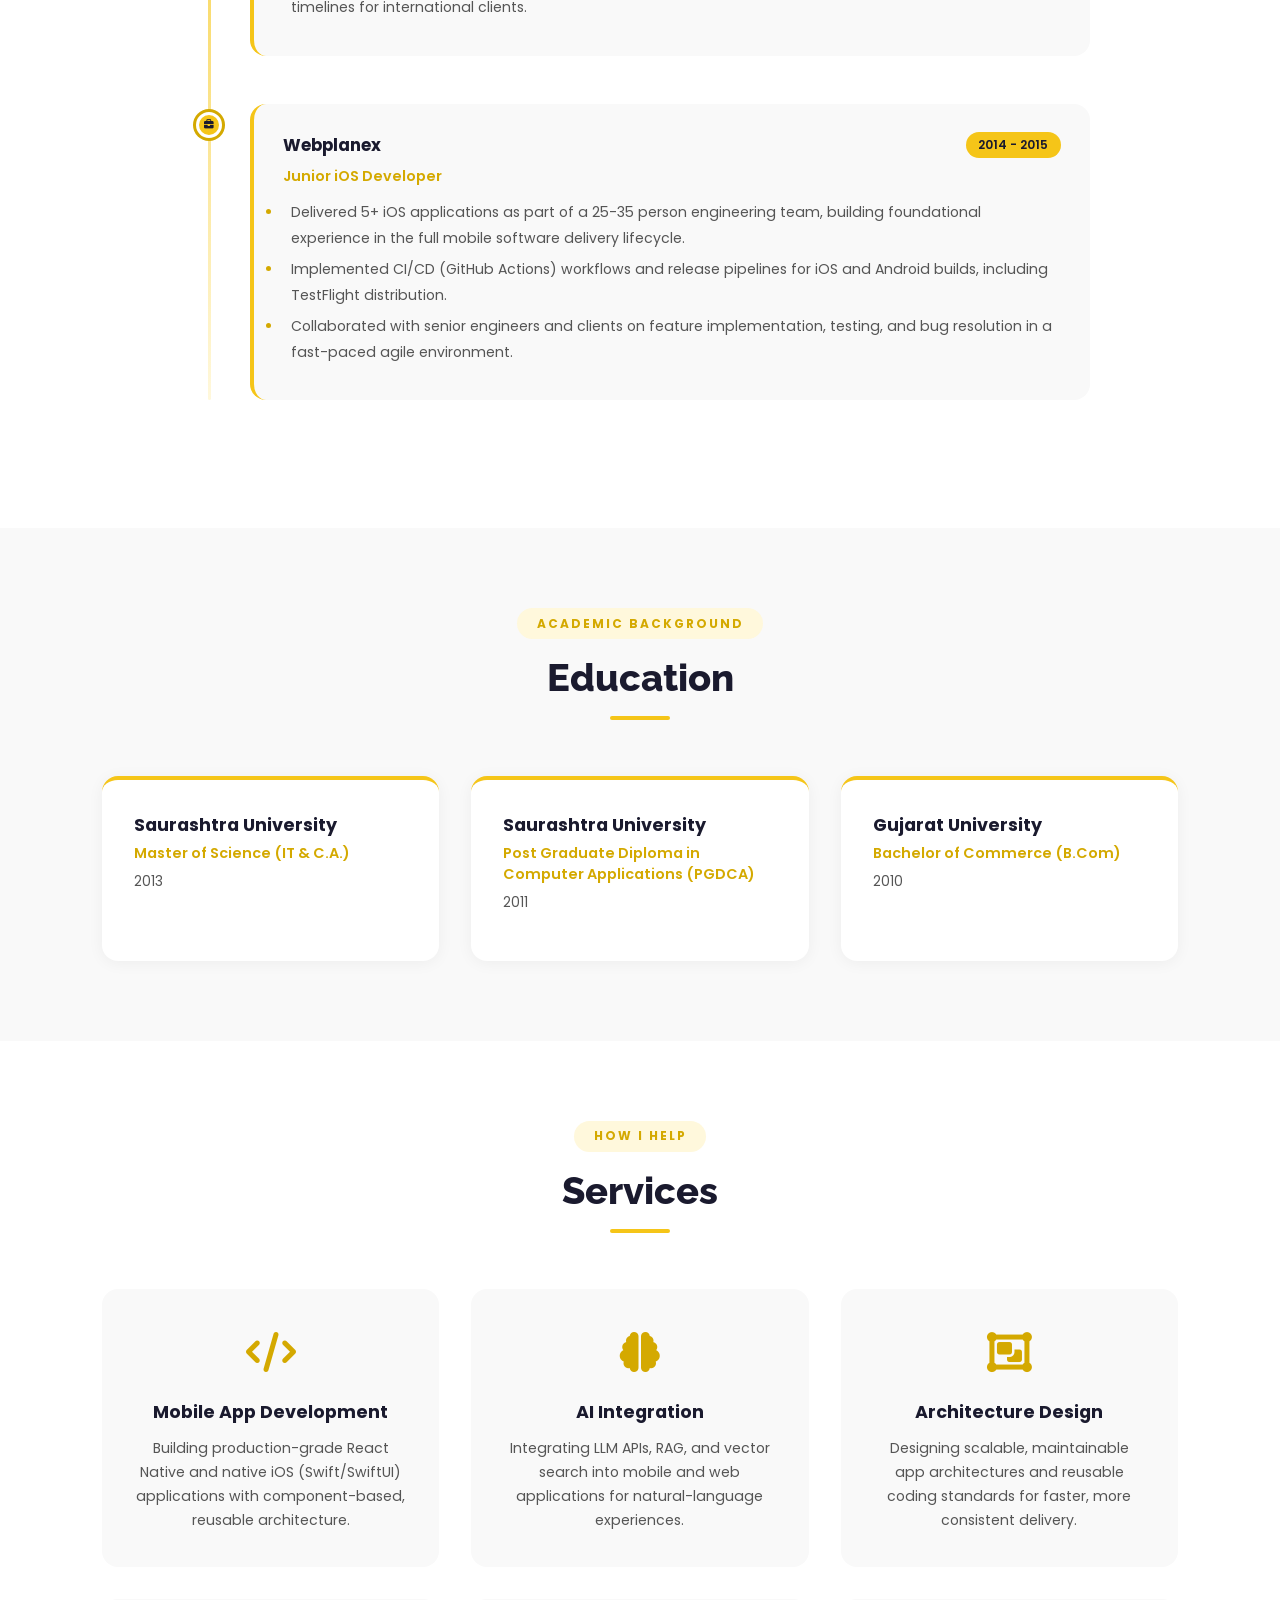
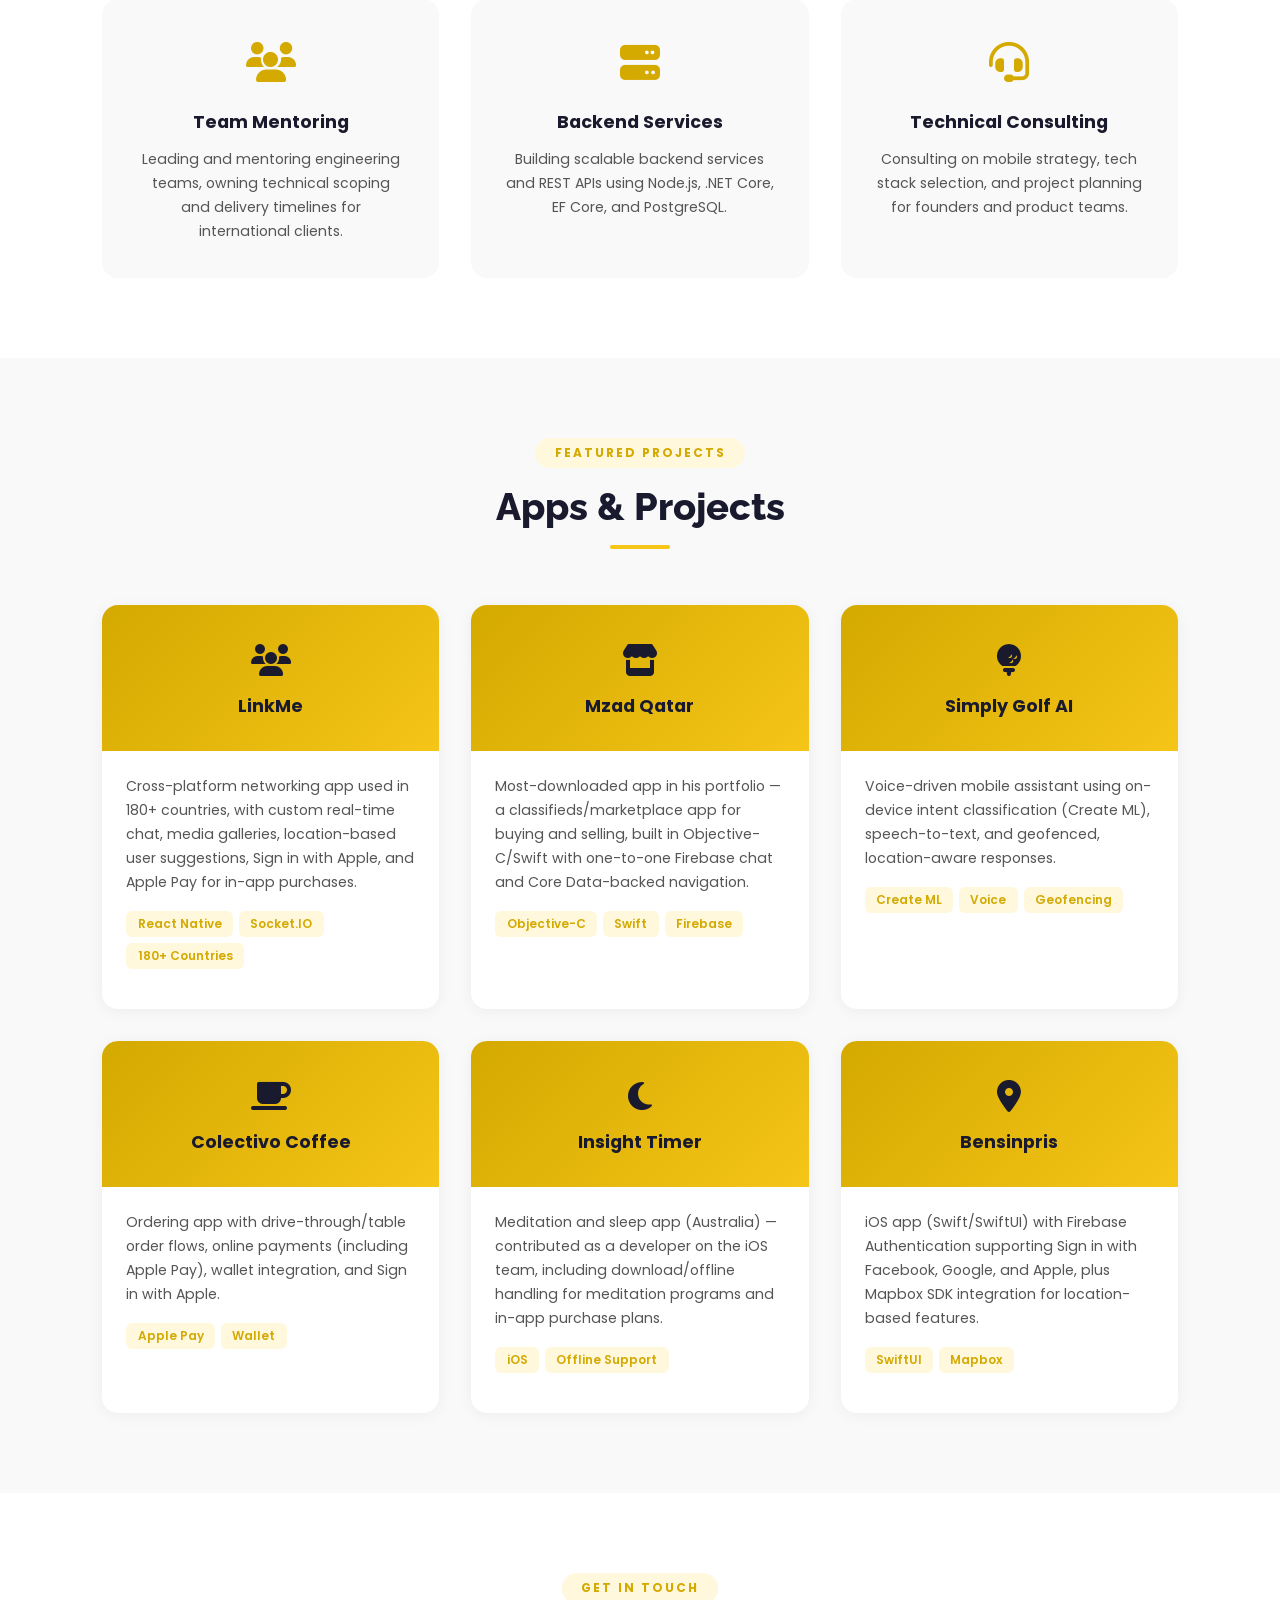
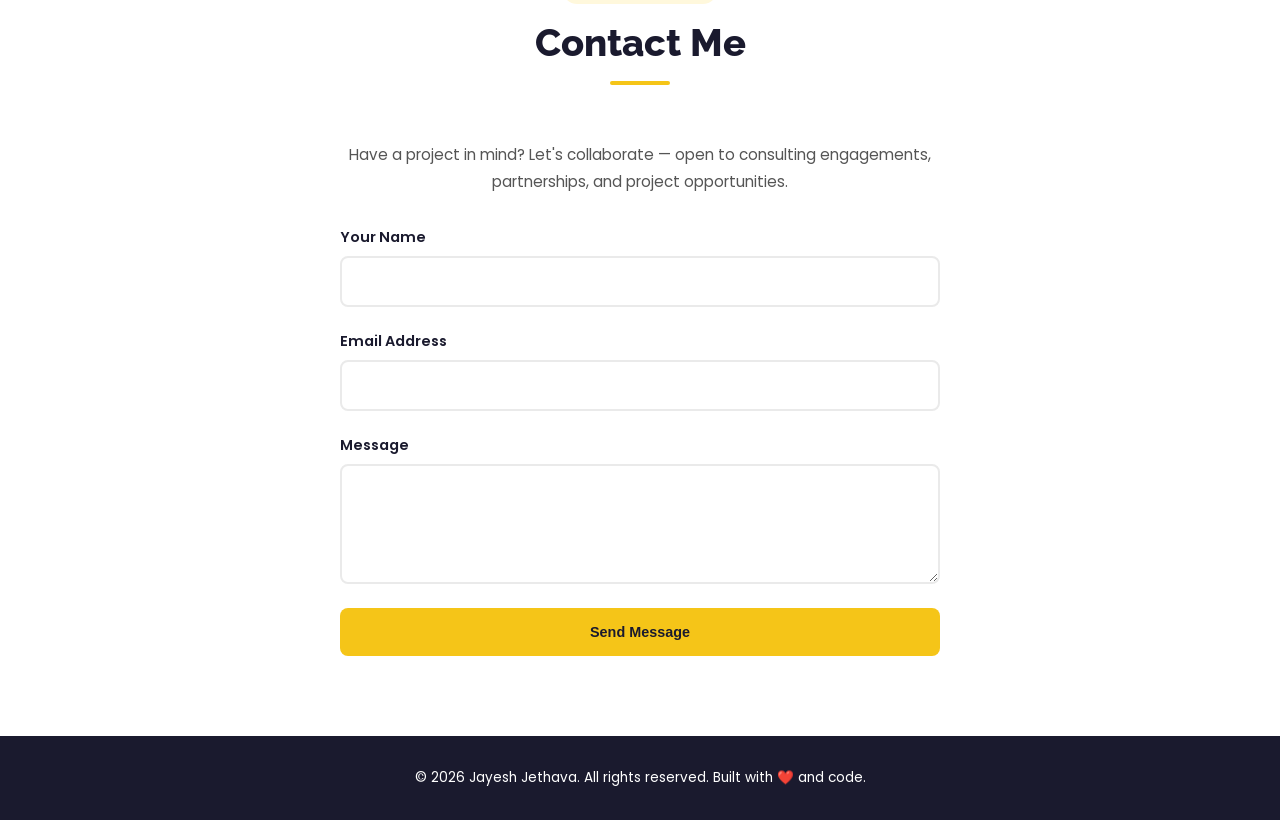
==== commit be69d751: "Update hero name format in index.html" ====
--- a/index.html
+++ b/index.html
@@ -779,7 +779,7 @@
       <li><a href="#services">Services</a></li>
       <li><a href="#apps">Apps</a></li>
       <li><a href="#contact">Contact</a></li>
-      <li><a href="resume.pdf" download="jayesh_jethava_Resume.pdf" style="background:var(--yellow);color:var(--dark);padding:0.4rem 1rem;border-radius:50px;font-weight:700;">Resume</a></li>
+      <li><a href="jayesh-jethava.pdf" download="jayesh_jethava_Resume.pdf" style="background:var(--yellow);color:var(--dark);padding:0.4rem 1rem;border-radius:50px;font-weight:700;">Resume</a></li>
     </ul>
     <div class="hamburger" onclick="toggleMenu()">
       <span></span><span></span><span></span>
@@ -790,7 +790,7 @@
   <section id="home">
     <div class="hero-content">
       <p class="hero-greeting">👋 Hello, I'm</p>
-      <h1 class="hero-name">Jayesh<br><span>Jethava</span></h1>
+      <h1 class="hero-name">Jayesh Jethava<br><span></span></h1>
       <p class="hero-title"><strong>Lead iOS AI Engineer &amp; React Native App Developer</strong><br>Software Architect | Technical Project Manager</p>
       <p class="hero-desc">
         13+ years of professional software development experience, with core expertise in native iOS (Swift, Objective-C, SwiftUI) alongside React Native — building and shipping 50+ production mobile applications across fintech, e-commerce, on-demand services, and consumer growth domains.
